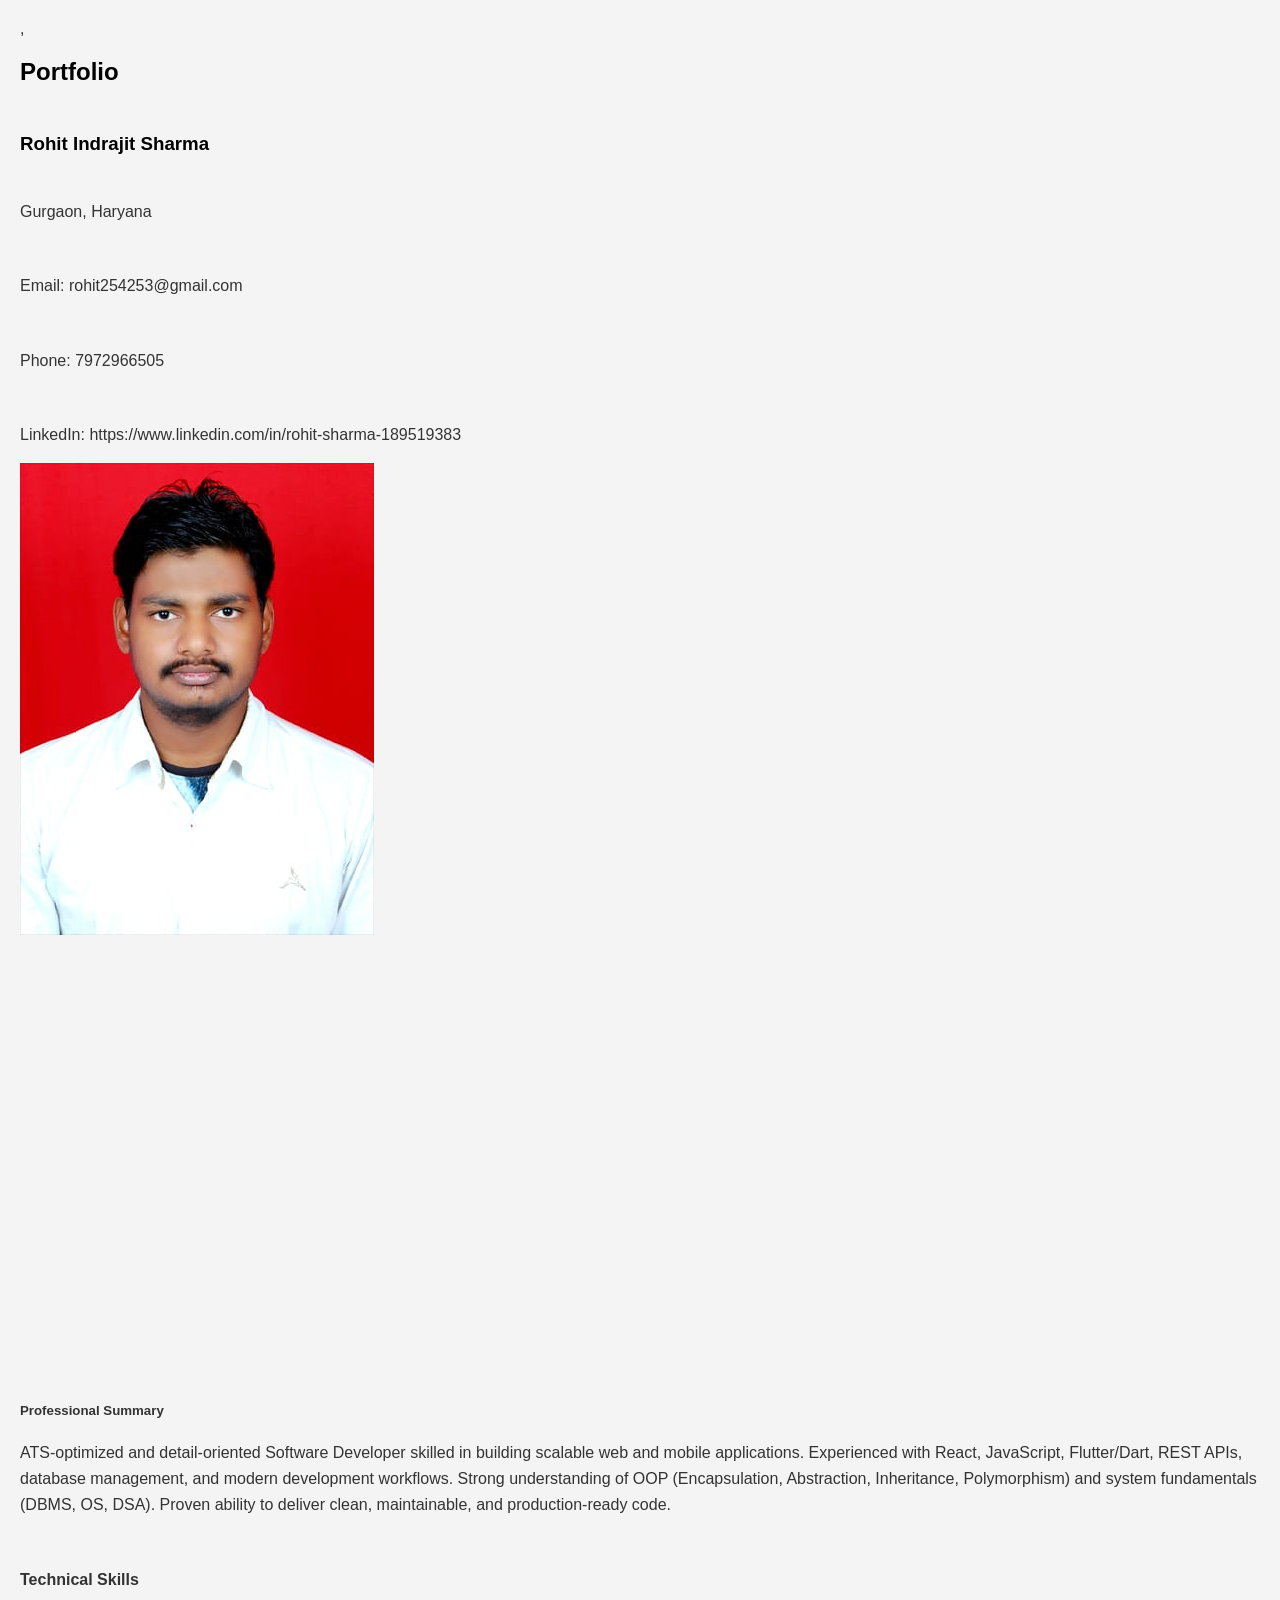
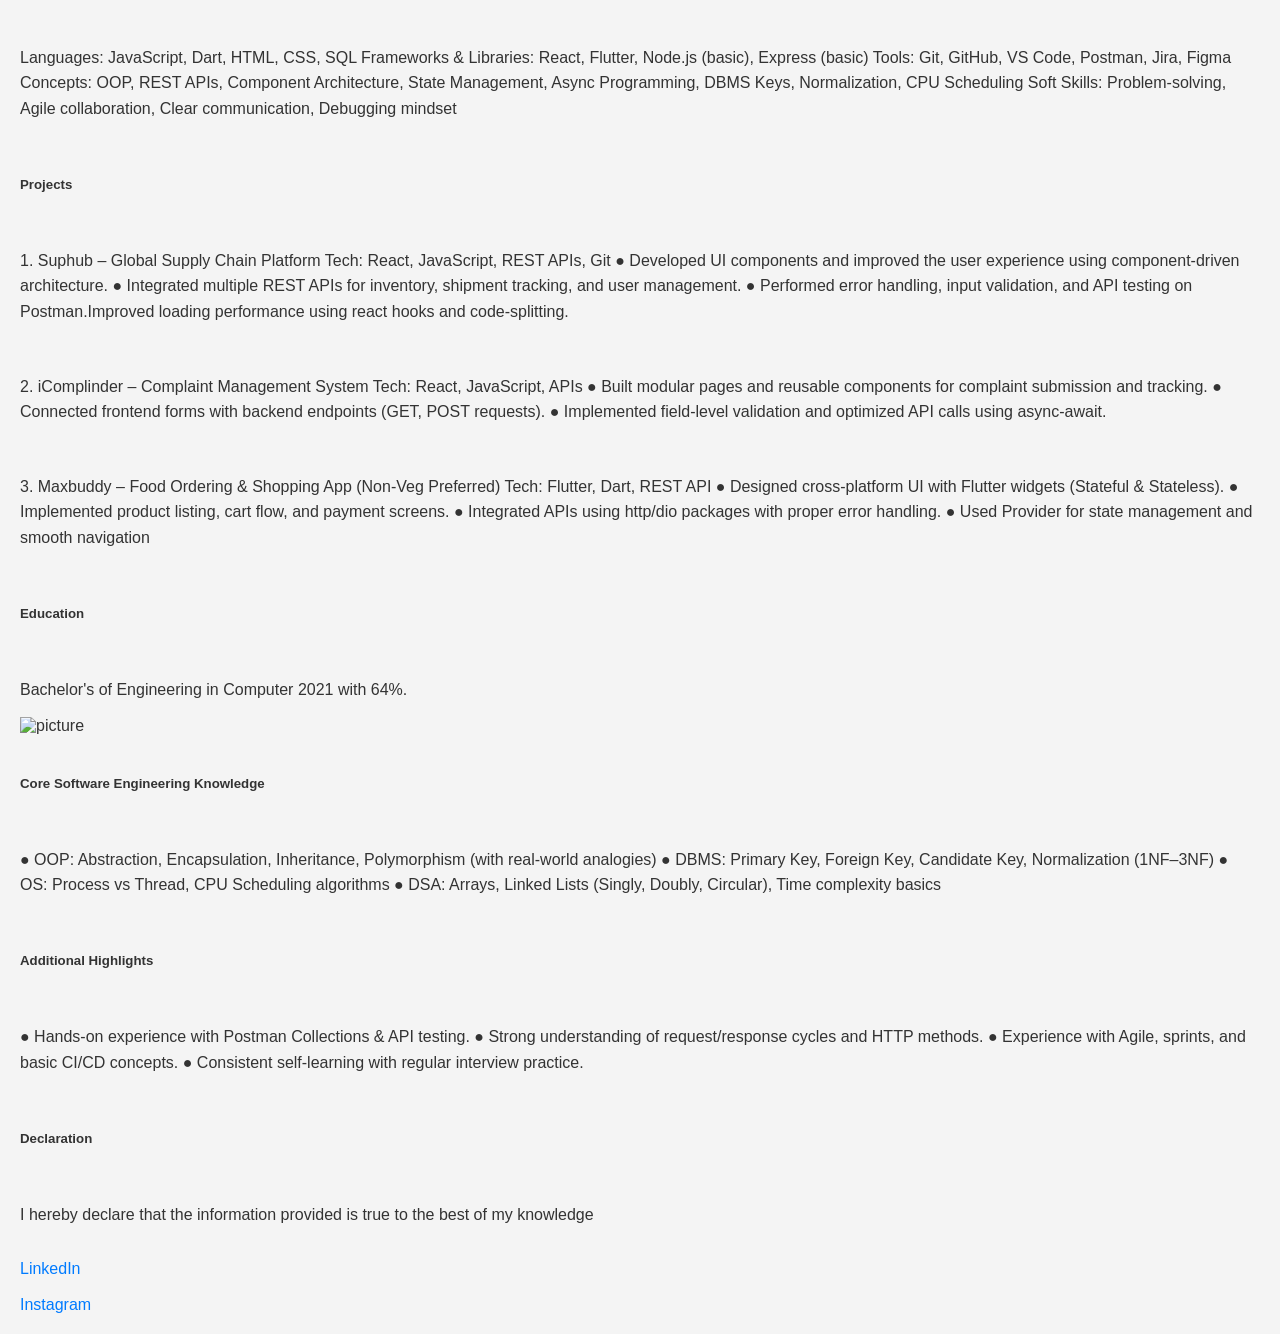
==== index.html @ f144a443 "Fix HTML structure and update portfolio content" ====
<!DOCTYPE html>
<html lang="en">

<head>
    <meta charset="UTF-8">
    <meta http-equiv="X-UA-Compatible" content="IE=edge">
    <meta name="viewport" content="width=device-width, initial-scale=1.0">
    <title>Document</title>
    <link rel="stylesheet" href="style.css">

</head> ,<div>

    <body style="margin: 0;">
        <div >
            <h2>Portfolio  </h2> <br>
            <h3>Rohit Indrajit Sharma </h3>
        </div>
        <br>
        <p>Gurgaon, Haryana</p>
        <br>
        <p> Email: rohit254253@gmail.com</p>
        <br>
        <p> Phone: 7972966505</p>
        <br>
        <p> LinkedIn: https://www.linkedin.com/in/rohit-sharma-189519383 </p>
        <div style="min-height: 100vh;"> <img src="rohit1.jpeg "
             alt="rohit" />
        </div>
        <br>
        <h5>Professional Summary</h5>
        <p>ATS‑optimized and detail‑oriented Software Developer skilled in building scalable web and
            mobile applications. Experienced with React, JavaScript, Flutter/Dart, REST APIs, database
            management, and modern development workflows. Strong understanding of OOP
            (Encapsulation, Abstraction, Inheritance, Polymorphism) and system fundamentals (DBMS, OS,
            DSA). Proven ability to deliver clean, maintainable, and production-ready code. </p>
        <br>
        <h4>Technical Skills </h4>
        <br>
        <p> Languages: JavaScript, Dart, HTML, CSS, SQL
            Frameworks & Libraries: React, Flutter, Node.js (basic), Express (basic)
            Tools: Git, GitHub, VS Code, Postman, Jira, Figma
            Concepts: OOP, REST APIs, Component Architecture, State Management, Async
            Programming, DBMS Keys, Normalization, CPU Scheduling
            Soft Skills: Problem-solving, Agile collaboration, Clear communication, Debugging mindset</p>
        <br>
        <h5> Projects
        </h5>
        <br>
        <p> 1. Suphub – Global Supply Chain Platform
            Tech: React, JavaScript, REST APIs, Git
            ● Developed UI components and improved the user experience using component-driven
            architecture.
            ● Integrated multiple REST APIs for inventory, shipment tracking, and user management.
            ● Performed error handling, input validation, and API testing on Postman.Improved loading performance using
            react hooks and code-splitting.</p>
        <br>
        <p>
            2. iComplinder – Complaint Management System
            Tech: React, JavaScript, APIs
            ● Built modular pages and reusable components for complaint submission and tracking.
            ● Connected frontend forms with backend endpoints (GET, POST requests).
            ● Implemented field-level validation and optimized API calls using async-await.
        </p>
        <br>
        <p> 3. Maxbuddy – Food Ordering & Shopping App (Non-Veg Preferred)
            Tech: Flutter, Dart, REST API
            ● Designed cross-platform UI with Flutter widgets (Stateful & Stateless).
            ● Implemented product listing, cart flow, and payment screens.
            ● Integrated APIs using http/dio packages with proper error handling.
            ● Used Provider for state management and smooth navigation</p><br>
        <h5>Education</h5> <br>
        <p> Bachelor's of Engineering in Computer 2021 with 64%.</p>
        <div style="min-height: 100;">
            <img src="C:\Users\mss2015\Documents\WebDevelopment\HTML Practice\dc.jpeg" alt="picture" />

        </div>
        <br>
        <!-- <div style="min-height: 50;">
            <img src="C:\Users\mss2015\Documents\WebDevelopment\HTML Practice\r3.jpeg" alt="Degree" />

        </div>
        <br> -->
        <h5>Core Software Engineering Knowledge</h5> <br>
        <p>
            ● OOP: Abstraction, Encapsulation, Inheritance, Polymorphism (with real-world analogies)
            ● DBMS: Primary Key, Foreign Key, Candidate Key, Normalization (1NF–3NF)
            ● OS: Process vs Thread, CPU Scheduling algorithms
            ● DSA: Arrays, Linked Lists (Singly, Doubly, Circular), Time complexity basics</p>
        <br>
        <h5>Additional Highlights</h5><br>
        <p>
            ● Hands-on experience with Postman Collections & API testing.
            ● Strong understanding of request/response cycles and HTTP methods.
            ● Experience with Agile, sprints, and basic CI/CD concepts.
            ● Consistent self-learning with regular interview practice.
        </p>
        <br>
        <h5>Declaration </h5> <br>
        <p> I hereby declare that the information provided is true to the best of my knowledge
        </p>
        <br>
        <a href=" https://www.linkedin.com/in/rohit-sharma-189519383"> LinkedIn</a>
        <br>
        <br>
        <a href="https://www.instagram.com/rohitsh_csbe?igsh=MTJoNnJ3NWgwYjV6Nw=="> Instagram</a>
        <br>
    </body>
</div>

</html>
---- style.css ----
/* --- Global Styles --- */
/* Apply a border-box model globally for easier layout calculations */
*, *::before, *::after {
    box-sizing: border-box;
  }
  
  /* Set default font and background color for the body */
  body {
    font-family: sans-serif;
    background-color: #f4f4f4;
    color: #333;
    margin: 0; /* Remove default browser margin */
    padding: 20px;
  }
  
  /* --- Typography --- */
  h1, h2, h3 {
    color: #000;
    margin-bottom: 10px;
  }
  
  p {
    line-height: 1.6;
    margin-bottom: 15px;
  }
  
  /* --- Links --- */
  a {
    color: #007bff;
    text-decoration: none;
  }
  
  a:hover {
    text-decoration: underline;
  }
  
  /* --- Layout Example (using a class) --- */
  .container {
    max-width: 900px;
    margin: 0 auto; /* Center the container on the page */
    padding: 20px;
    background-color: #fff;
    border-radius: 5px;
    box-shadow: 0 2px 4px rgba(0,0,0,0.1);
  }
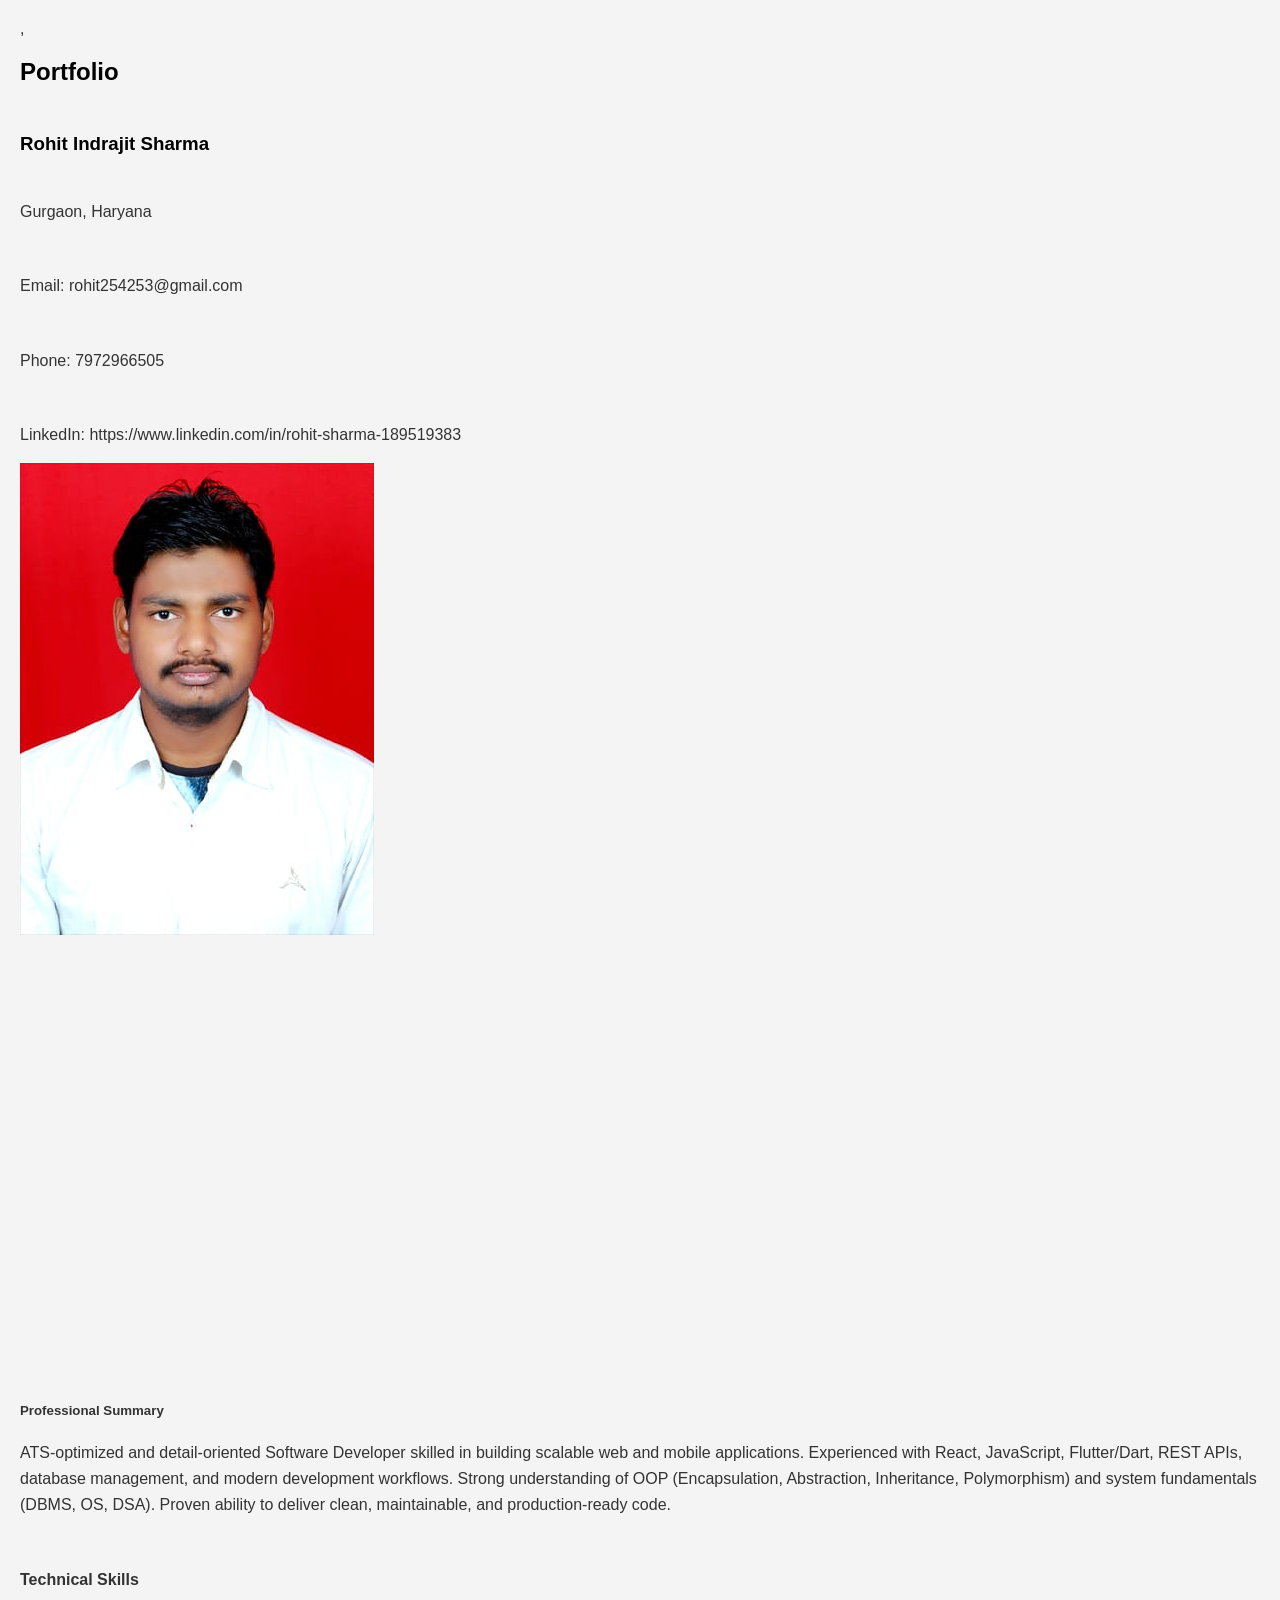
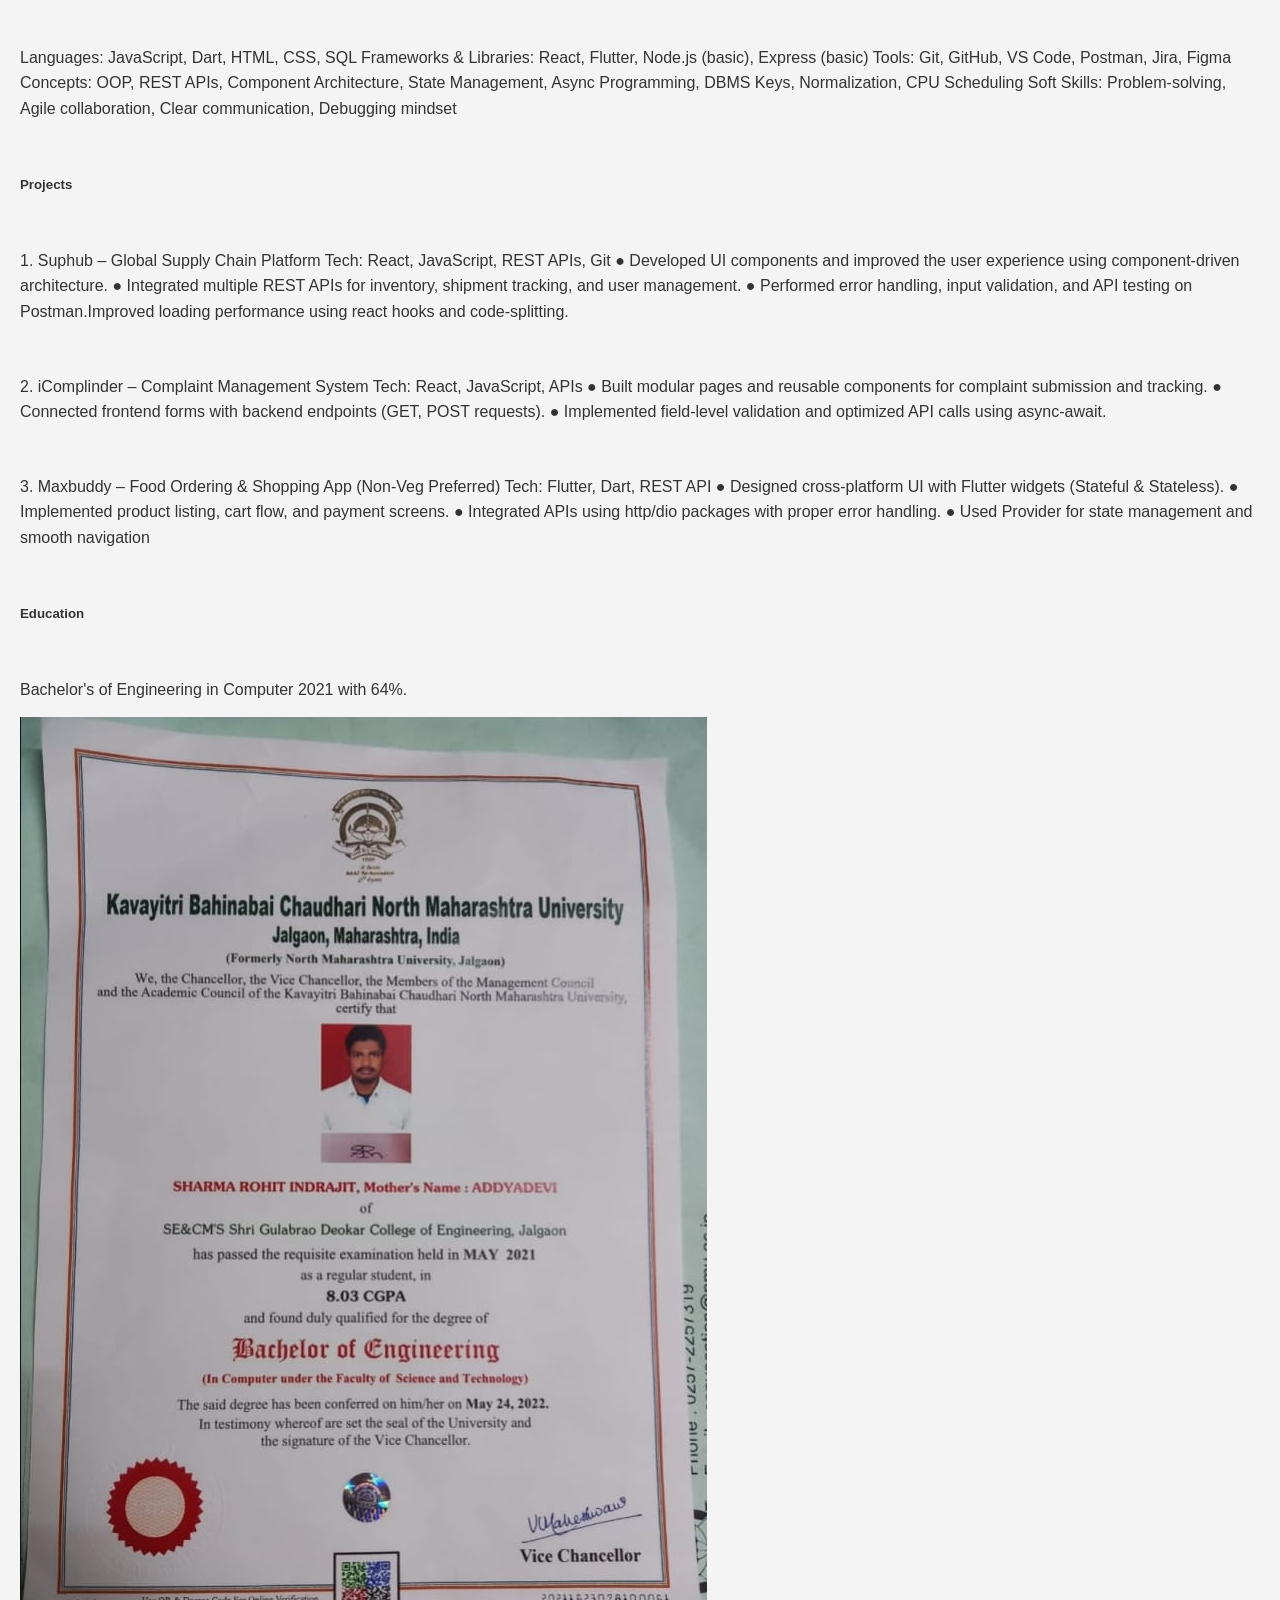
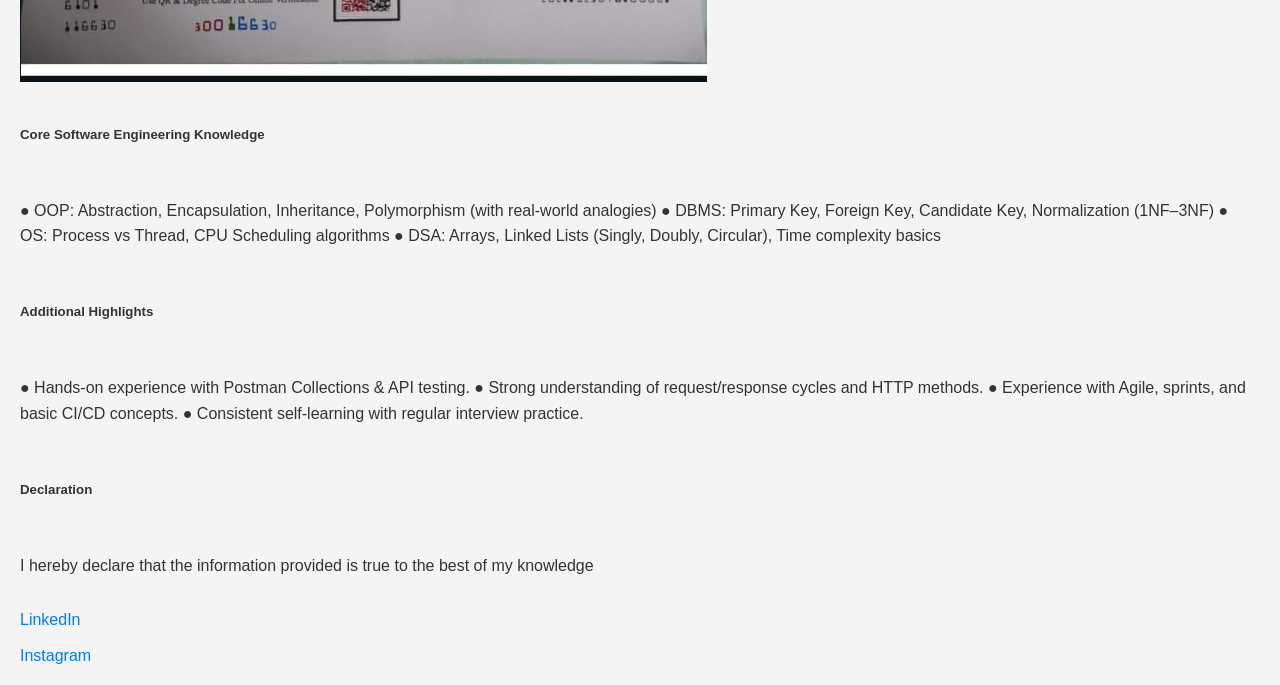
==== commit 17506275: "Fix HTML structure and clean up content" ====
--- a/index.html
+++ b/index.html
@@ -71,12 +71,12 @@
         <h5>Education</h5> <br>
         <p> Bachelor's of Engineering in Computer 2021 with 64%.</p>
         <div style="min-height: 100;">
-            <img src="C:\Users\mss2015\Documents\WebDevelopment\HTML Practice\dc.jpeg" alt="picture" />
+            <img src="dc.jpeg" alt="picture" />
 
         </div>
         <br>
         <!-- <div style="min-height: 50;">
-            <img src="C:\Users\mss2015\Documents\WebDevelopment\HTML Practice\r3.jpeg" alt="Degree" />
+            <img src="r3.jpeg" alt="Degree" />
 
         </div>
         <br> -->
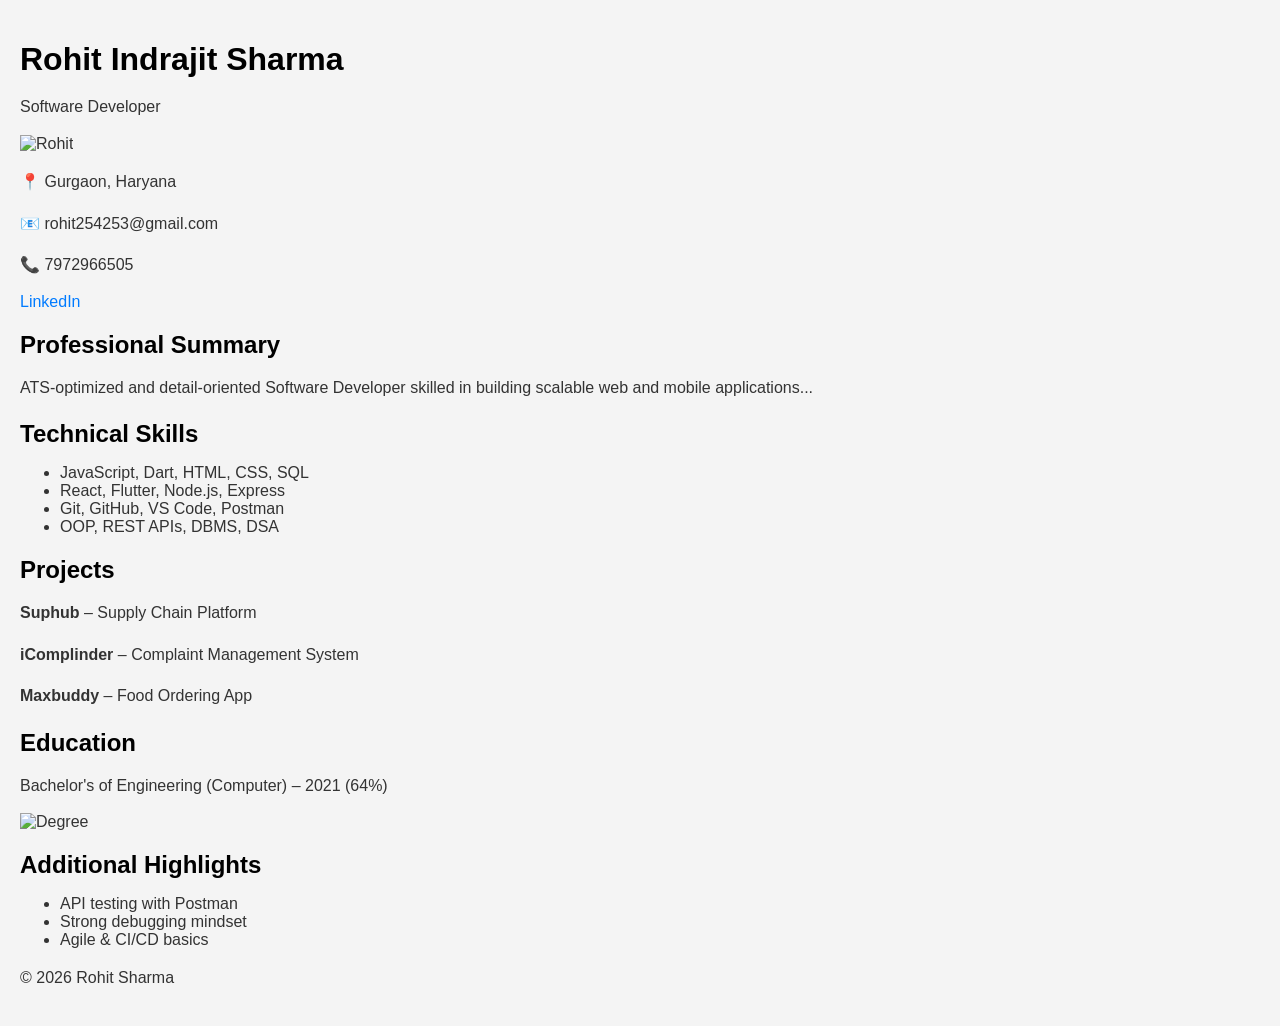
==== commit 7943412a: "Revise portfolio HTML structure and content Updated the portfolio layout and content for better pres" ====
--- a/index.html
+++ b/index.html
@@ -1,110 +1,71 @@
 <!DOCTYPE html>
 <html lang="en">
+<head>
+  <meta charset="UTF-8">
+  <meta name="viewport" content="width=device-width, initial-scale=1.0">
+  <title>Rohit Sharma Portfolio</title>
 
-<head>
-    <meta charset="UTF-8">
-    <meta http-equiv="X-UA-Compatible" content="IE=edge">
-    <meta name="viewport" content="width=device-width, initial-scale=1.0">
-    <title>Document</title>
-    <link rel="stylesheet" href="style.css">
+  <!-- Google Font -->
+  <link href="https://fonts.googleapis.com/css2?family=Poppins&display=swap" rel="stylesheet">
 
-</head> ,<div>
+  <link rel="stylesheet" href="style.css">
+</head>
 
-    <body style="margin: 0;">
-        <div >
-            <h2>Portfolio  </h2> <br>
-            <h3>Rohit Indrajit Sharma </h3>
-        </div>
-        <br>
-        <p>Gurgaon, Haryana</p>
-        <br>
-        <p> Email: rohit254253@gmail.com</p>
-        <br>
-        <p> Phone: 7972966505</p>
-        <br>
-        <p> LinkedIn: https://www.linkedin.com/in/rohit-sharma-189519383 </p>
-        <div style="min-height: 100vh;"> <img src="rohit1.jpeg "
-             alt="rohit" />
-        </div>
-        <br>
-        <h5>Professional Summary</h5>
-        <p>ATS‑optimized and detail‑oriented Software Developer skilled in building scalable web and
-            mobile applications. Experienced with React, JavaScript, Flutter/Dart, REST APIs, database
-            management, and modern development workflows. Strong understanding of OOP
-            (Encapsulation, Abstraction, Inheritance, Polymorphism) and system fundamentals (DBMS, OS,
-            DSA). Proven ability to deliver clean, maintainable, and production-ready code. </p>
-        <br>
-        <h4>Technical Skills </h4>
-        <br>
-        <p> Languages: JavaScript, Dart, HTML, CSS, SQL
-            Frameworks & Libraries: React, Flutter, Node.js (basic), Express (basic)
-            Tools: Git, GitHub, VS Code, Postman, Jira, Figma
-            Concepts: OOP, REST APIs, Component Architecture, State Management, Async
-            Programming, DBMS Keys, Normalization, CPU Scheduling
-            Soft Skills: Problem-solving, Agile collaboration, Clear communication, Debugging mindset</p>
-        <br>
-        <h5> Projects
-        </h5>
-        <br>
-        <p> 1. Suphub – Global Supply Chain Platform
-            Tech: React, JavaScript, REST APIs, Git
-            ● Developed UI components and improved the user experience using component-driven
-            architecture.
-            ● Integrated multiple REST APIs for inventory, shipment tracking, and user management.
-            ● Performed error handling, input validation, and API testing on Postman.Improved loading performance using
-            react hooks and code-splitting.</p>
-        <br>
-        <p>
-            2. iComplinder – Complaint Management System
-            Tech: React, JavaScript, APIs
-            ● Built modular pages and reusable components for complaint submission and tracking.
-            ● Connected frontend forms with backend endpoints (GET, POST requests).
-            ● Implemented field-level validation and optimized API calls using async-await.
-        </p>
-        <br>
-        <p> 3. Maxbuddy – Food Ordering & Shopping App (Non-Veg Preferred)
-            Tech: Flutter, Dart, REST API
-            ● Designed cross-platform UI with Flutter widgets (Stateful & Stateless).
-            ● Implemented product listing, cart flow, and payment screens.
-            ● Integrated APIs using http/dio packages with proper error handling.
-            ● Used Provider for state management and smooth navigation</p><br>
-        <h5>Education</h5> <br>
-        <p> Bachelor's of Engineering in Computer 2021 with 64%.</p>
-        <div style="min-height: 100;">
-            <img src="dc.jpeg" alt="picture" />
+<body>
 
-        </div>
-        <br>
-        <!-- <div style="min-height: 50;">
-            <img src="r3.jpeg" alt="Degree" />
+<header>
+  <h1>Rohit Indrajit Sharma</h1>
+  <p>Software Developer</p>
+</header>
 
-        </div>
-        <br> -->
-        <h5>Core Software Engineering Knowledge</h5> <br>
-        <p>
-            ● OOP: Abstraction, Encapsulation, Inheritance, Polymorphism (with real-world analogies)
-            ● DBMS: Primary Key, Foreign Key, Candidate Key, Normalization (1NF–3NF)
-            ● OS: Process vs Thread, CPU Scheduling algorithms
-            ● DSA: Arrays, Linked Lists (Singly, Doubly, Circular), Time complexity basics</p>
-        <br>
-        <h5>Additional Highlights</h5><br>
-        <p>
-            ● Hands-on experience with Postman Collections & API testing.
-            ● Strong understanding of request/response cycles and HTTP methods.
-            ● Experience with Agile, sprints, and basic CI/CD concepts.
-            ● Consistent self-learning with regular interview practice.
-        </p>
-        <br>
-        <h5>Declaration </h5> <br>
-        <p> I hereby declare that the information provided is true to the best of my knowledge
-        </p>
-        <br>
-        <a href=" https://www.linkedin.com/in/rohit-sharma-189519383"> LinkedIn</a>
-        <br>
-        <br>
-        <a href="https://www.instagram.com/rohitsh_csbe?igsh=MTJoNnJ3NWgwYjV6Nw=="> Instagram</a>
-        <br>
-    </body>
-</div>
+<section class="profile">
+  <img src="C:\Users\mss2015\Documents\WebDevelopment\HTML Practice\rohit1.jpeg" alt="Rohit">
+  <p>📍 Gurgaon, Haryana</p>
+  <p>📧 rohit254253@gmail.com</p>
+  <p>📞 7972966505</p>
+  <a href="https://www.linkedin.com/in/rohit-sharma-189519383" target="_blank">LinkedIn</a>
+</section>
 
+<section class="card">
+  <h2>Professional Summary</h2>
+  <p>ATS-optimized and detail-oriented Software Developer skilled in building scalable web and mobile applications...</p>
+</section>
+
+<section class="card">
+  <h2>Technical Skills</h2>
+  <ul>
+    <li>JavaScript, Dart, HTML, CSS, SQL</li>
+    <li>React, Flutter, Node.js, Express</li>
+    <li>Git, GitHub, VS Code, Postman</li>
+    <li>OOP, REST APIs, DBMS, DSA</li>
+  </ul>
+</section>
+
+<section class="card">
+  <h2>Projects</h2>
+  <p><b>Suphub</b> – Supply Chain Platform</p>
+  <p><b>iComplinder</b> – Complaint Management System</p>
+  <p><b>Maxbuddy</b> – Food Ordering App</p>
+</section>
+
+<section class="card">
+  <h2>Education</h2>
+  <p>Bachelor's of Engineering (Computer) – 2021 (64%)</p>
+  <img src="C:\Users\mss2015\Documents\WebDevelopment\HTML Practice\dc.jpeg" alt="Degree">
+</section>
+
+<section class="card">
+  <h2>Additional Highlights</h2>
+  <ul>
+    <li>API testing with Postman</li>
+    <li>Strong debugging mindset</li>
+    <li>Agile & CI/CD basics</li>
+  </ul>
+</section>
+
+<footer>
+  <p>© 2026 Rohit Sharma</p>
+</footer>
+
+</body>
 </html>
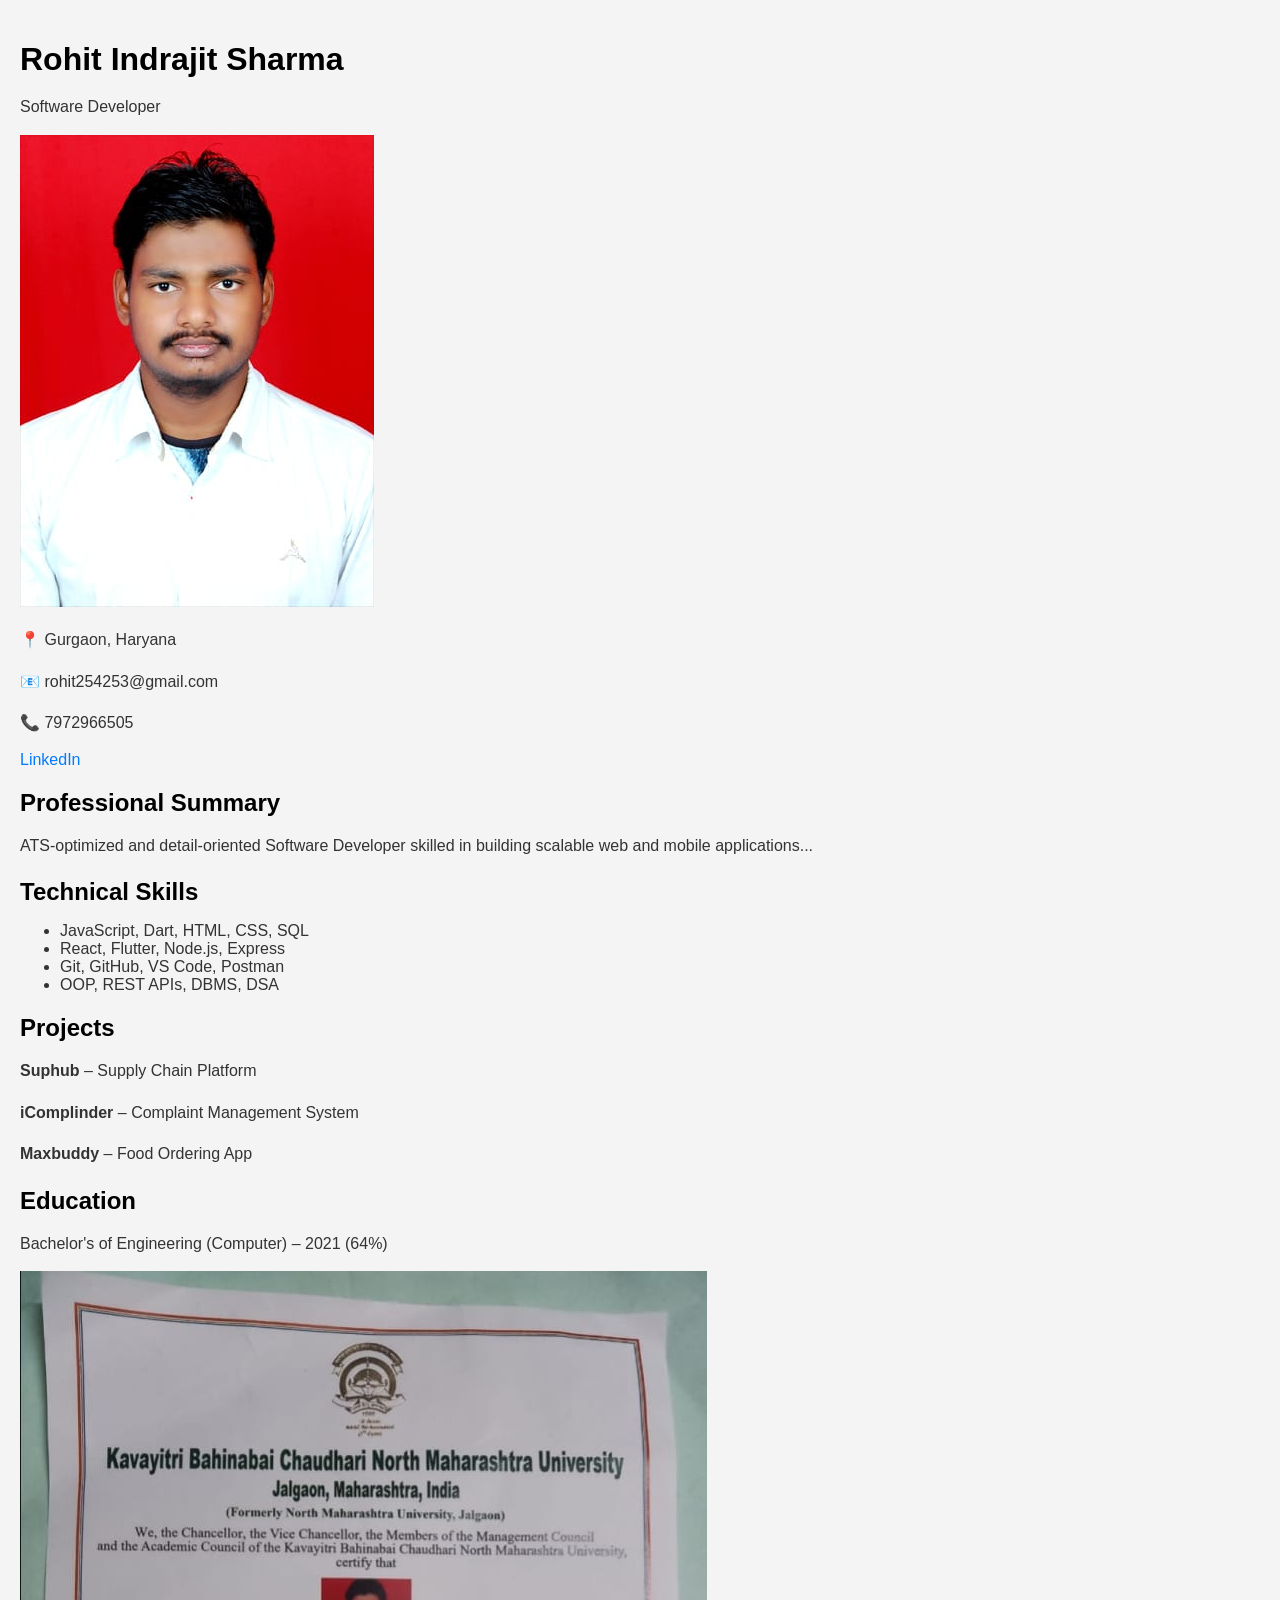
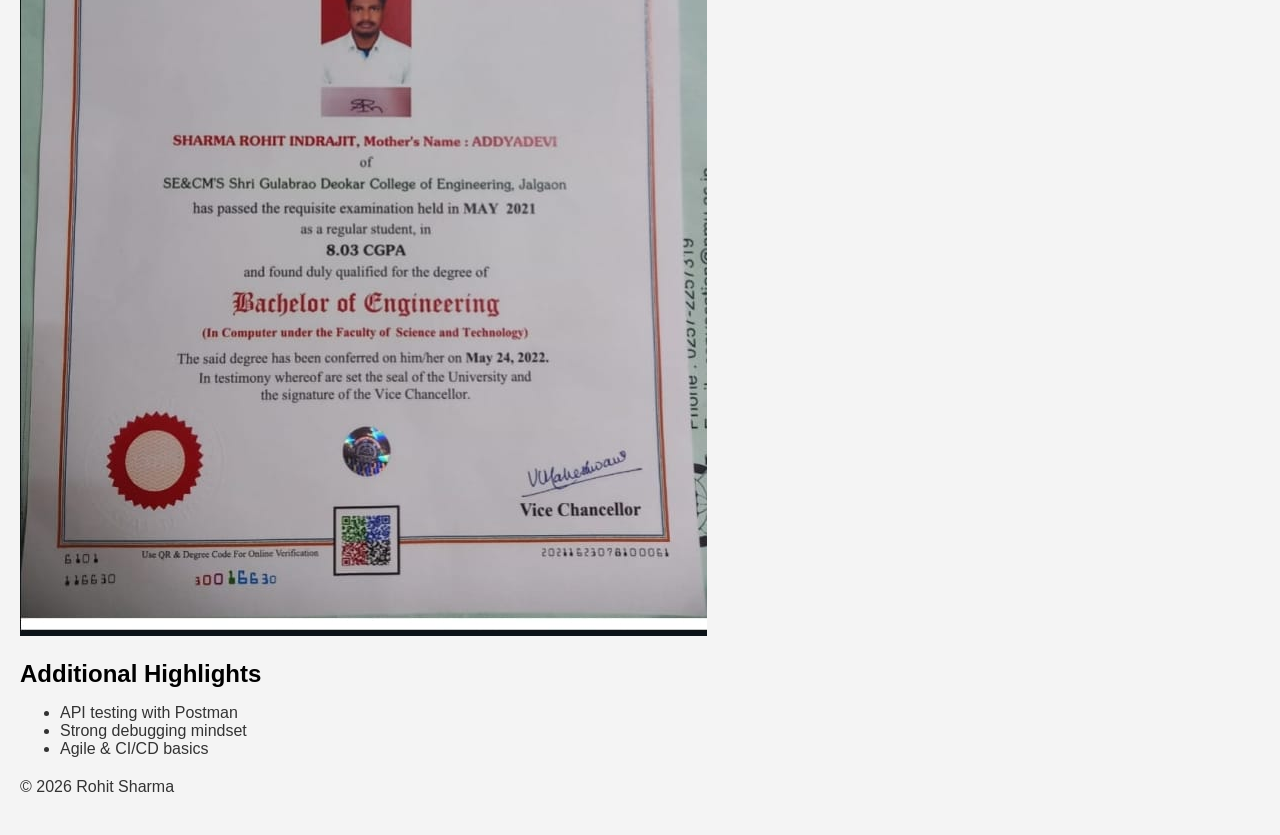
==== commit f6cd8a41: "Update image paths in index.html" ====
--- a/index.html
+++ b/index.html
@@ -19,7 +19,7 @@
 </header>
 
 <section class="profile">
-  <img src="C:\Users\mss2015\Documents\WebDevelopment\HTML Practice\rohit1.jpeg" alt="Rohit">
+  <img src="rohit1.jpeg" alt="Rohit">
   <p>📍 Gurgaon, Haryana</p>
   <p>📧 rohit254253@gmail.com</p>
   <p>📞 7972966505</p>
@@ -51,7 +51,7 @@
 <section class="card">
   <h2>Education</h2>
   <p>Bachelor's of Engineering (Computer) – 2021 (64%)</p>
-  <img src="C:\Users\mss2015\Documents\WebDevelopment\HTML Practice\dc.jpeg" alt="Degree">
+  <img src="dc.jpeg" alt="Degree">
 </section>
 
 <section class="card">
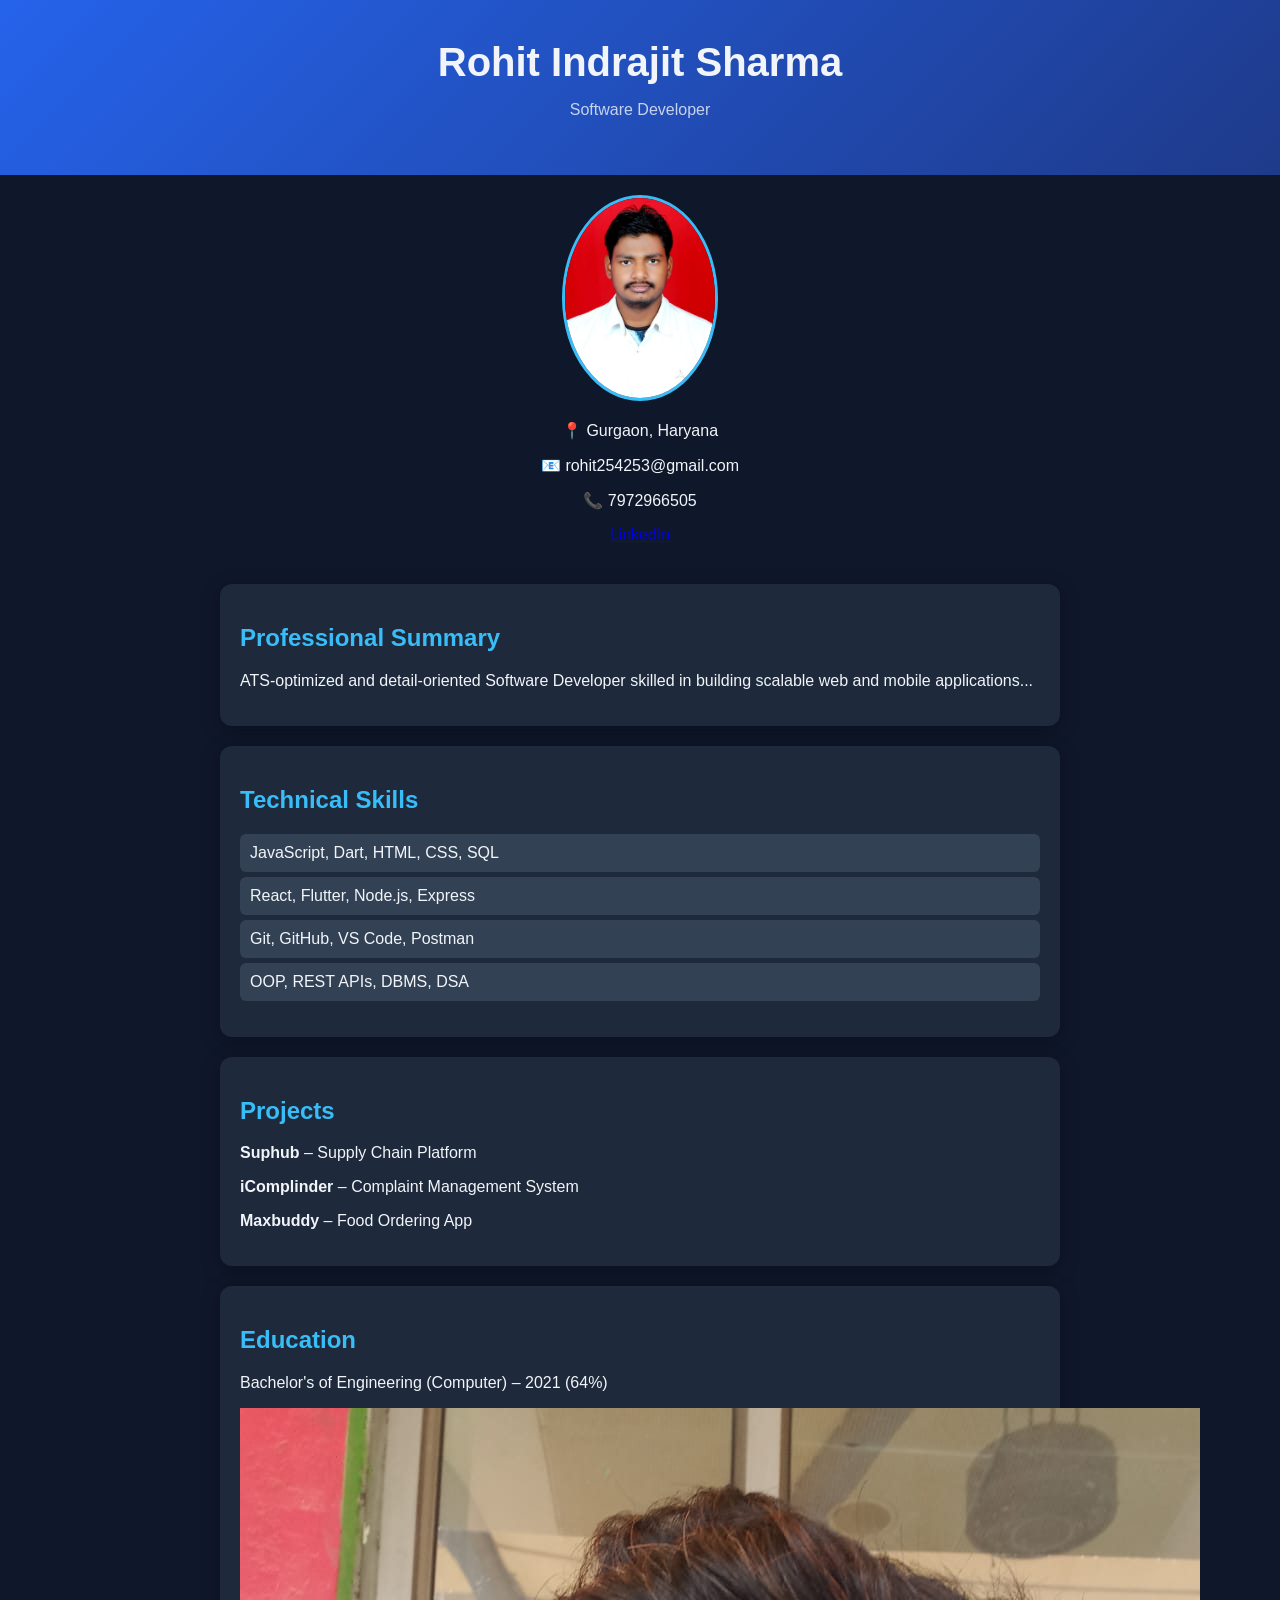
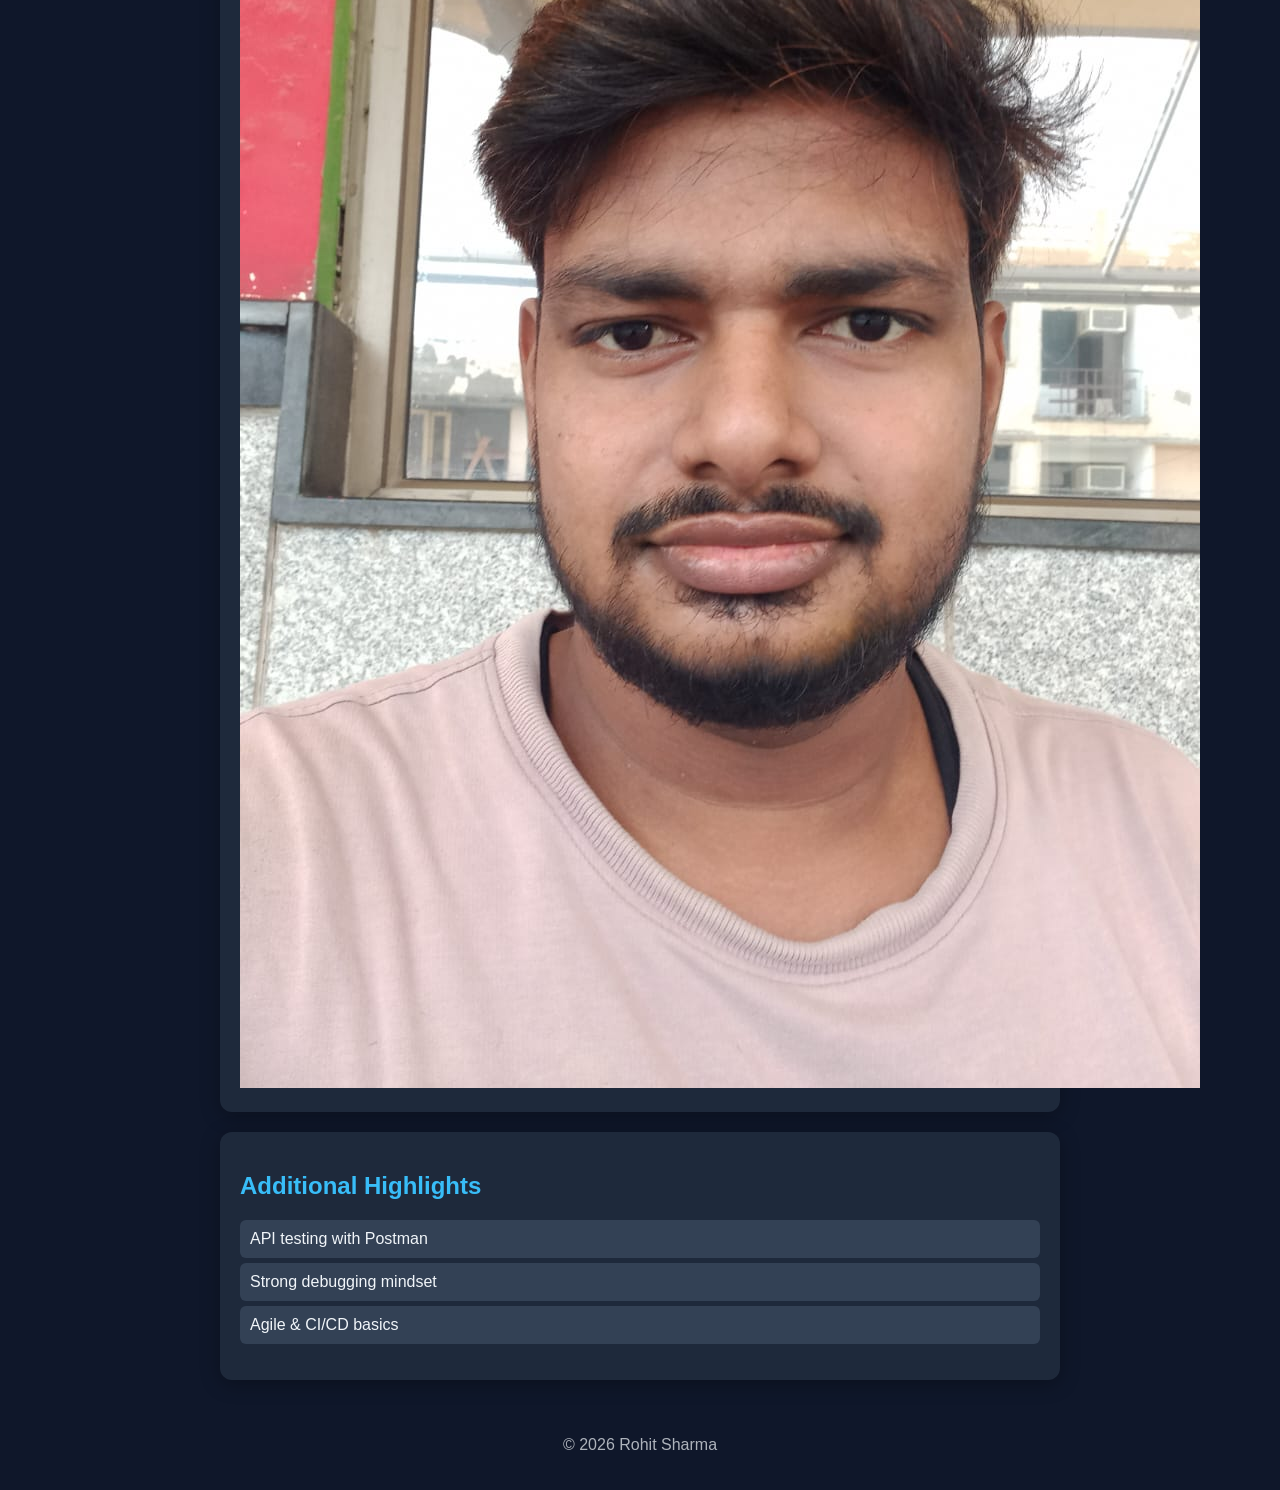
==== commit f43a462e: "Fix HTML formatting and update image source" ====
--- a/index.html
+++ b/index.html
@@ -51,7 +51,7 @@
 <section class="card">
   <h2>Education</h2>
   <p>Bachelor's of Engineering (Computer) – 2021 (64%)</p>
-  <img src="dc.jpeg" alt="Degree">
+  <img src="r1.jpeg" alt="Degree">
 </section>
 
 <section class="card">
--- a/style.css
+++ b/style.css
@@ -1,46 +1,74 @@
-/* --- Global Styles --- */
-/* Apply a border-box model globally for easier layout calculations */
-*, *::before, *::after {
-    box-sizing: border-box;
-  }
-  
-  /* Set default font and background color for the body */
-  body {
-    font-family: sans-serif;
-    background-color: #f4f4f4;
-    color: #333;
-    margin: 0; /* Remove default browser margin */
-    padding: 20px;
-  }
-  
-  /* --- Typography --- */
-  h1, h2, h3 {
-    color: #000;
-    margin-bottom: 10px;
-  }
-  
-  p {
-    line-height: 1.6;
-    margin-bottom: 15px;
-  }
-  
-  /* --- Links --- */
-  a {
-    color: #007bff;
-    text-decoration: none;
-  }
-  
-  a:hover {
-    text-decoration: underline;
-  }
-  
-  /* --- Layout Example (using a class) --- */
-  .container {
-    max-width: 900px;
-    margin: 0 auto; /* Center the container on the page */
-    padding: 20px;
-    background-color: #fff;
-    border-radius: 5px;
-    box-shadow: 0 2px 4px rgba(0,0,0,0.1);
-  }
-  +body {
+  margin: 0;
+  font-family: 'Poppins', sans-serif;
+  background: #0f172a;
+  color: #f1f5f9;
+}
+
+/* Header */
+header {
+  text-align: center;
+  padding: 40px;
+  background: linear-gradient(135deg, #2563eb, #1e3a8a);
+}
+
+header h1 {
+  margin: 0;
+  font-size: 2.5rem;
+}
+
+header p {
+  opacity: 0.8;
+}
+
+/* Profile */
+.profile {
+  text-align: center;
+  padding: 20px;
+}
+
+.profile img {
+  width: 150px;
+  border-radius: 50%;
+  border: 3px solid #38bdf8;
+}
+
+/* Cards */
+.card {
+  background: #1e293b;
+  margin: 20px auto;
+  padding: 20px;
+  width: 90%;
+  max-width: 800px;
+  border-radius: 12px;
+  box-shadow: 0 4px 20px rgba(0,0,0,0.3);
+  transition: 0.3s;
+}
+
+.card:hover {
+  transform: translateY(-5px);
+}
+
+h2 {
+  color: #38bdf8;
+}
+
+/* List */
+ul {
+  list-style: none;
+  padding: 0;
+}
+
+ul li {
+  background: #334155;
+  margin: 5px 0;
+  padding: 10px;
+  border-radius: 6px;
+}
+
+/* Footer */
+footer {
+  text-align: center;
+  padding: 20px;
+  opacity: 0.7;
+}
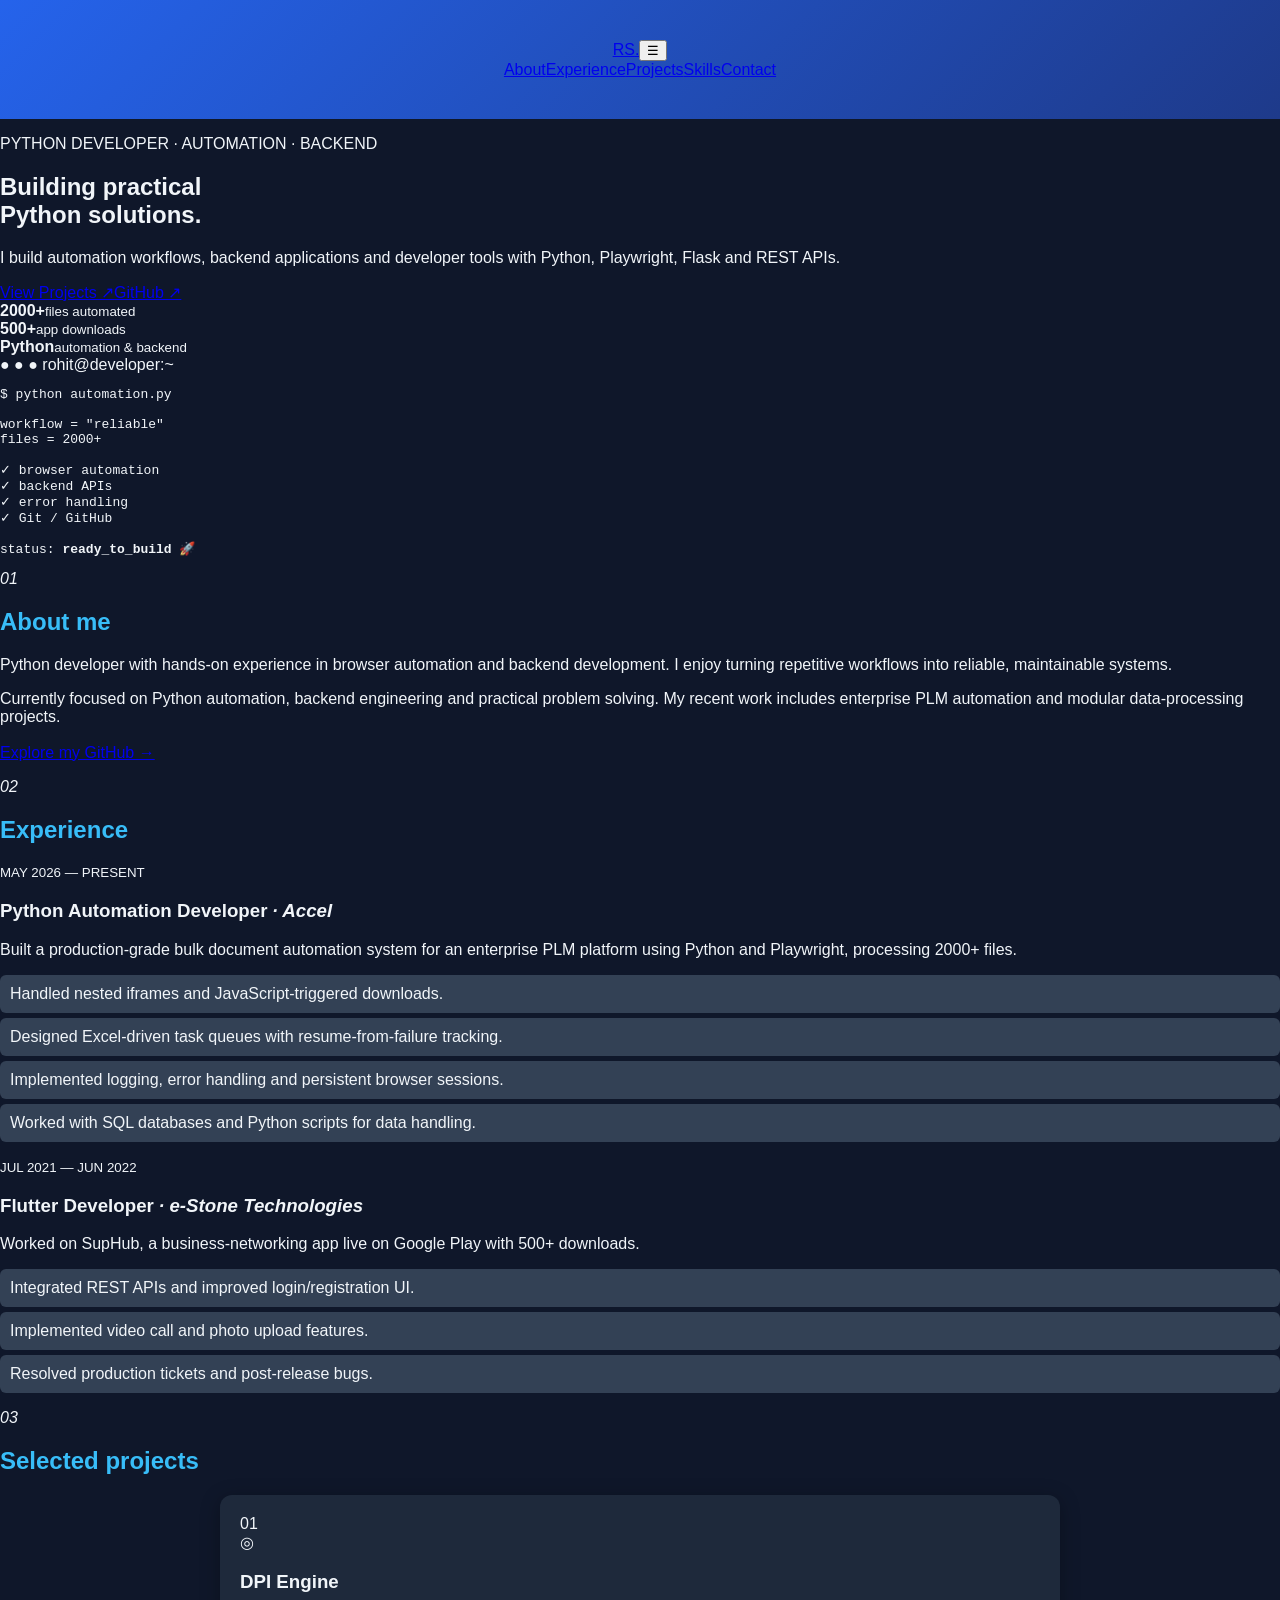
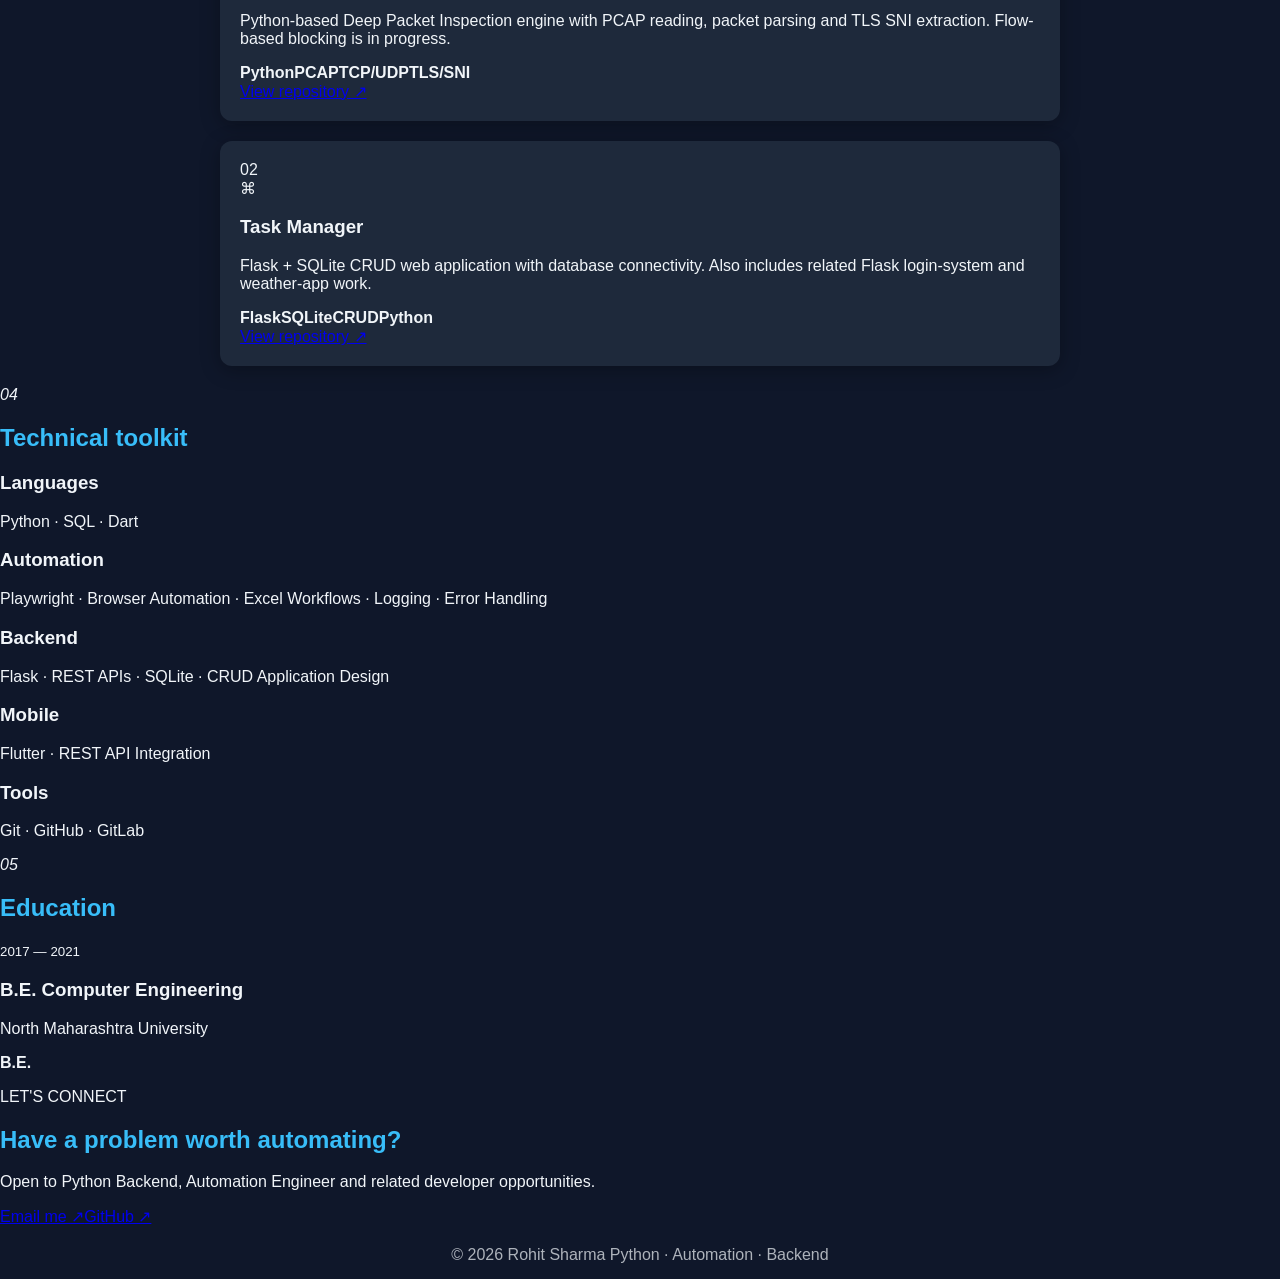
==== commit e399349b: "Revamp portfolio to highlight Python development skills Updated the portfolio from a Software Develo" ====
--- a/index.html
+++ b/index.html
@@ -1,71 +1,11 @@
-<!DOCTYPE html>
-<html lang="en">
-<head>
-  <meta charset="UTF-8">
-  <meta name="viewport" content="width=device-width, initial-scale=1.0">
-  <title>Rohit Sharma Portfolio</title>
+<!doctype html><html lang="en"><head><meta charset="utf-8"><meta name="viewport" content="width=device-width,initial-scale=1"><meta name="description" content="Rohit Sharma — Python Developer, Automation & Backend Engineer"><title>Rohit Sharma | Python Developer</title><link rel="preconnect" href="https://fonts.googleapis.com"><link rel="preconnect" href="https://fonts.gstatic.com" crossorigin><link href="https://fonts.googleapis.com/css2?family=Inter:wght@400;500;600;700;800&family=Space+Grotesk:wght@500;600;700&display=swap" rel="stylesheet"><link rel="stylesheet" href="style.css"></head><body><header class="nav"><a class="brand" href="#home">RS<span>.</span></a><button class="menu">☰</button><nav id="nav"><a href="#about">About</a><a href="#experience">Experience</a><a href="#projects">Projects</a><a href="#skills">Skills</a><a href="#contact">Contact</a></nav></header><main><section id="home" class="hero"><div><p class="eyebrow">PYTHON DEVELOPER · AUTOMATION · BACKEND</p><h1>Building practical<br><span>Python solutions.</span></h1><p class="lead">I build automation workflows, backend applications and developer tools with Python, Playwright, Flask and REST APIs.</p><div class="cta"><a class="btn primary" href="#projects">View Projects ↗</a><a class="btn ghost" href="https://github.com/rohit254253-max" target="_blank">GitHub ↗</a></div><div class="stats"><div><b>2000+</b><small>files automated</small></div><div><b>500+</b><small>app downloads</small></div><div><b>Python</b><small>automation & backend</small></div></div></div><div class="terminal"><div class="dots">● ● ● <span>rohit@developer:~</span></div><pre>$ python automation.py
 
-  <!-- Google Font -->
-  <link href="https://fonts.googleapis.com/css2?family=Poppins&display=swap" rel="stylesheet">
+<span>workflow</span> = "reliable"
+<span>files</span> = 2000+
 
-  <link rel="stylesheet" href="style.css">
-</head>
+✓ browser automation
+✓ backend APIs
+✓ error handling
+✓ Git / GitHub
 
-<body>
-
-<header>
-  <h1>Rohit Indrajit Sharma</h1>
-  <p>Software Developer</p>
-</header>
-
-<section class="profile">
-  <img src="rohit1.jpeg" alt="Rohit">
-  <p>📍 Gurgaon, Haryana</p>
-  <p>📧 rohit254253@gmail.com</p>
-  <p>📞 7972966505</p>
-  <a href="https://www.linkedin.com/in/rohit-sharma-189519383" target="_blank">LinkedIn</a>
-</section>
-
-<section class="card">
-  <h2>Professional Summary</h2>
-  <p>ATS-optimized and detail-oriented Software Developer skilled in building scalable web and mobile applications...</p>
-</section>
-
-<section class="card">
-  <h2>Technical Skills</h2>
-  <ul>
-    <li>JavaScript, Dart, HTML, CSS, SQL</li>
-    <li>React, Flutter, Node.js, Express</li>
-    <li>Git, GitHub, VS Code, Postman</li>
-    <li>OOP, REST APIs, DBMS, DSA</li>
-  </ul>
-</section>
-
-<section class="card">
-  <h2>Projects</h2>
-  <p><b>Suphub</b> – Supply Chain Platform</p>
-  <p><b>iComplinder</b> – Complaint Management System</p>
-  <p><b>Maxbuddy</b> – Food Ordering App</p>
-</section>
-
-<section class="card">
-  <h2>Education</h2>
-  <p>Bachelor's of Engineering (Computer) – 2021 (64%)</p>
-  <img src="r1.jpeg" alt="Degree">
-</section>
-
-<section class="card">
-  <h2>Additional Highlights</h2>
-  <ul>
-    <li>API testing with Postman</li>
-    <li>Strong debugging mindset</li>
-    <li>Agile & CI/CD basics</li>
-  </ul>
-</section>
-
-<footer>
-  <p>© 2026 Rohit Sharma</p>
-</footer>
-
-</body>
-</html>
+status: <strong>ready_to_build</strong> 🚀</pre></div></section><section id="about" class="section"><div class="head"><i>01</i><h2>About me</h2></div><div class="two"><p class="big">Python developer with hands-on experience in browser automation and backend development. I enjoy turning repetitive workflows into reliable, maintainable systems.</p><p class="muted">Currently focused on Python automation, backend engineering and practical problem solving. My recent work includes enterprise PLM automation and modular data-processing projects.<br><br><a href="https://github.com/rohit254253-max" target="_blank">Explore my GitHub →</a></p></div></section><section id="experience" class="section"><div class="head"><i>02</i><h2>Experience</h2></div><div class="timeline"><article><small>MAY 2026 — PRESENT</small><div><h3>Python Automation Developer <em>· Accel</em></h3><p>Built a production-grade bulk document automation system for an enterprise PLM platform using Python and Playwright, processing 2000+ files.</p><ul><li>Handled nested iframes and JavaScript-triggered downloads.</li><li>Designed Excel-driven task queues with resume-from-failure tracking.</li><li>Implemented logging, error handling and persistent browser sessions.</li><li>Worked with SQL databases and Python scripts for data handling.</li></ul></div></article><article><small>JUL 2021 — JUN 2022</small><div><h3>Flutter Developer <em>· e-Stone Technologies</em></h3><p>Worked on SupHub, a business-networking app live on Google Play with 500+ downloads.</p><ul><li>Integrated REST APIs and improved login/registration UI.</li><li>Implemented video call and photo upload features.</li><li>Resolved production tickets and post-release bugs.</li></ul></div></article></div></section><section id="projects" class="section"><div class="head"><i>03</i><h2>Selected projects</h2></div><div class="cards"><article class="card featured"><label>01</label><div class="icon">◎</div><h3>DPI Engine</h3><p>Python-based Deep Packet Inspection engine with PCAP reading, packet parsing and TLS SNI extraction. Flow-based blocking is in progress.</p><div class="tags"><b>Python</b><b>PCAP</b><b>TCP/UDP</b><b>TLS/SNI</b></div><a href="https://github.com/rohit254253-max/dpi-engine" target="_blank">View repository ↗</a></article><article class="card"><label>02</label><div class="icon">⌘</div><h3>Task Manager</h3><p>Flask + SQLite CRUD web application with database connectivity. Also includes related Flask login-system and weather-app work.</p><div class="tags"><b>Flask</b><b>SQLite</b><b>CRUD</b><b>Python</b></div><a href="https://github.com/rohit254253-max/crud-task-manager" target="_blank">View repository ↗</a></article></div></section><section id="skills" class="section"><div class="head"><i>04</i><h2>Technical toolkit</h2></div><div class="skills"><div><h3>Languages</h3><p>Python · SQL · Dart</p></div><div><h3>Automation</h3><p>Playwright · Browser Automation · Excel Workflows · Logging · Error Handling</p></div><div><h3>Backend</h3><p>Flask · REST APIs · SQLite · CRUD Application Design</p></div><div><h3>Mobile</h3><p>Flutter · REST API Integration</p></div><div><h3>Tools</h3><p>Git · GitHub · GitLab</p></div></div></section><section class="section"><div class="head"><i>05</i><h2>Education</h2></div><div class="edu"><div><small>2017 — 2021</small><h3>B.E. Computer Engineering</h3><p>North Maharashtra University</p></div><strong>B.E.</strong></div></section><section id="contact" class="contact"><p class="eyebrow">LET'S CONNECT</p><h2>Have a problem worth automating?</h2><p>Open to Python Backend, Automation Engineer and related developer opportunities.</p><div class="cta"><a class="btn primary" href="mailto:rohit254253@gmail.com">Email me ↗</a><a class="btn ghost" href="https://github.com/rohit254253-max" target="_blank">GitHub ↗</a></div></section></main><footer>© 2026 Rohit Sharma <span>Python · Automation · Backend</span></footer><script>document.querySelector('.menu').onclick=()=>document.querySelector('#nav').classList.toggle('open');document.querySelectorAll('#nav a').forEach(a=>a.onclick=()=>document.querySelector('#nav').classList.remove('open'));</script></body></html>
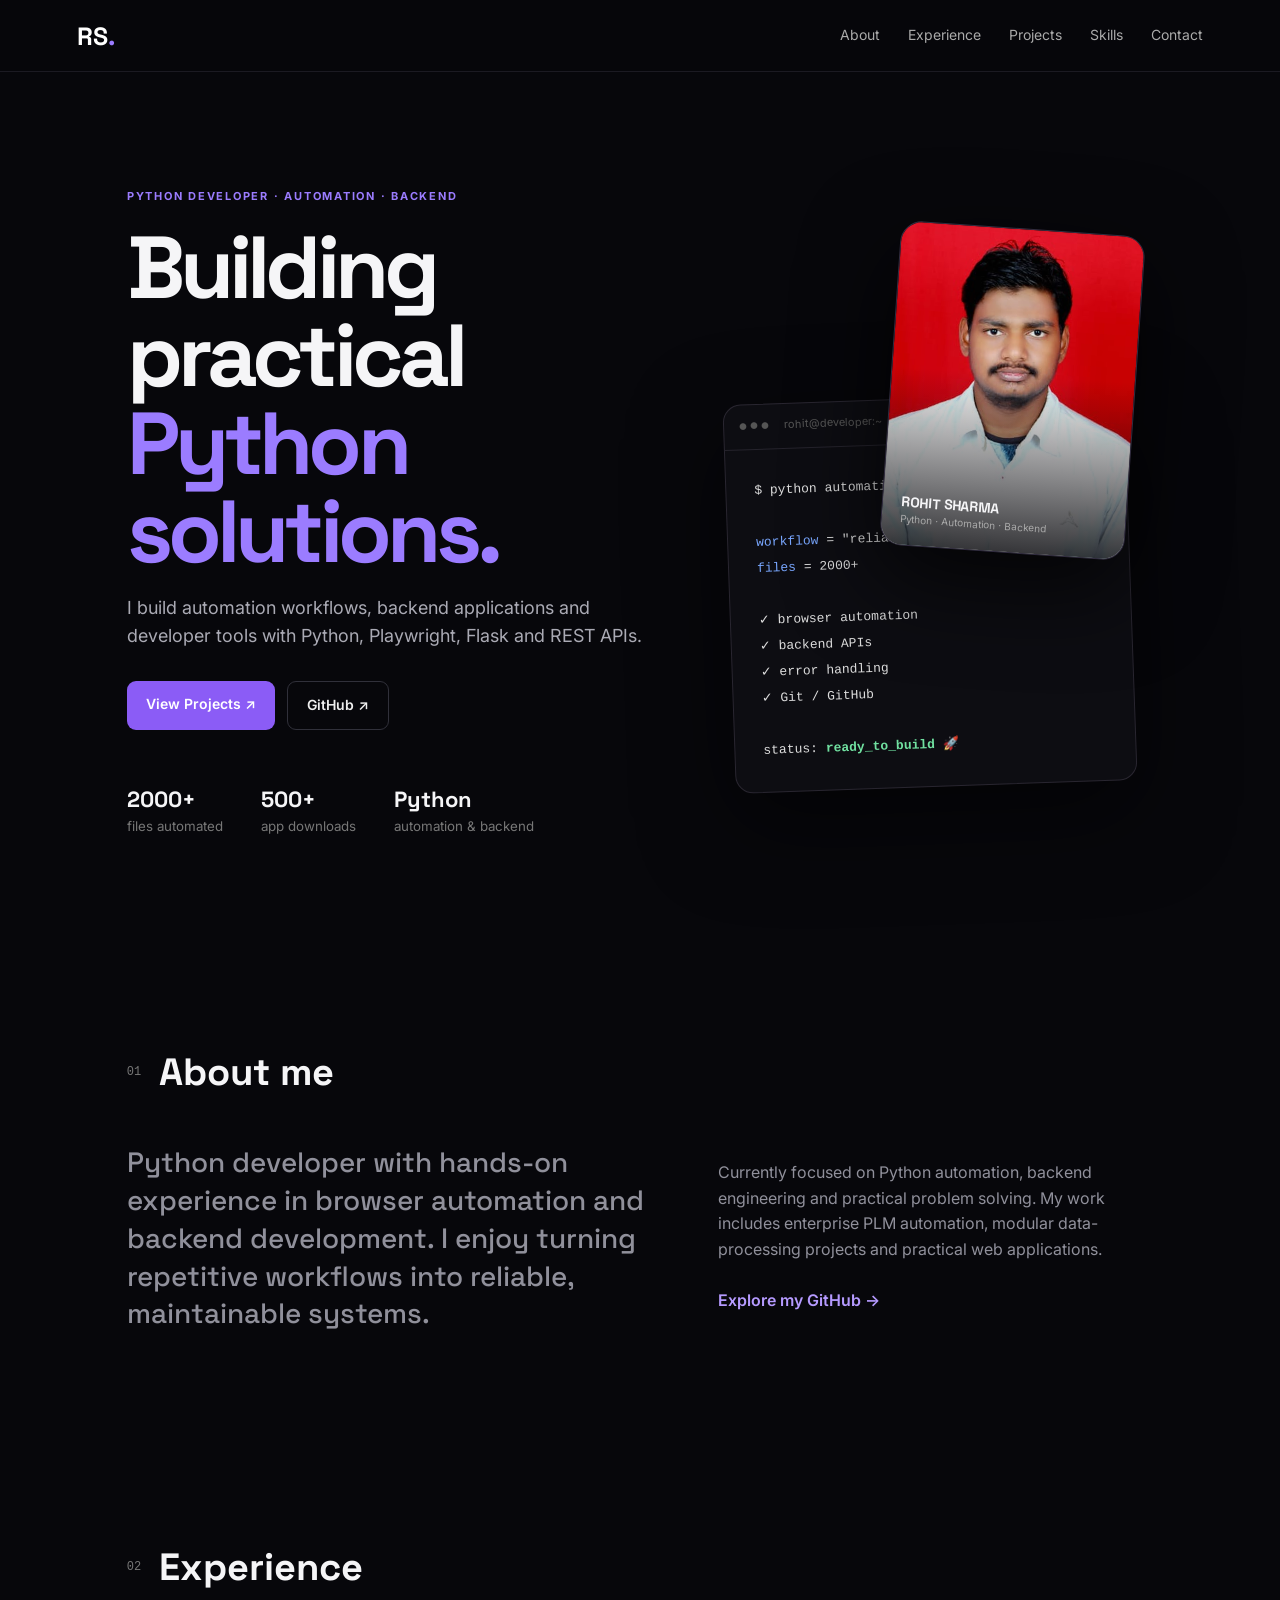
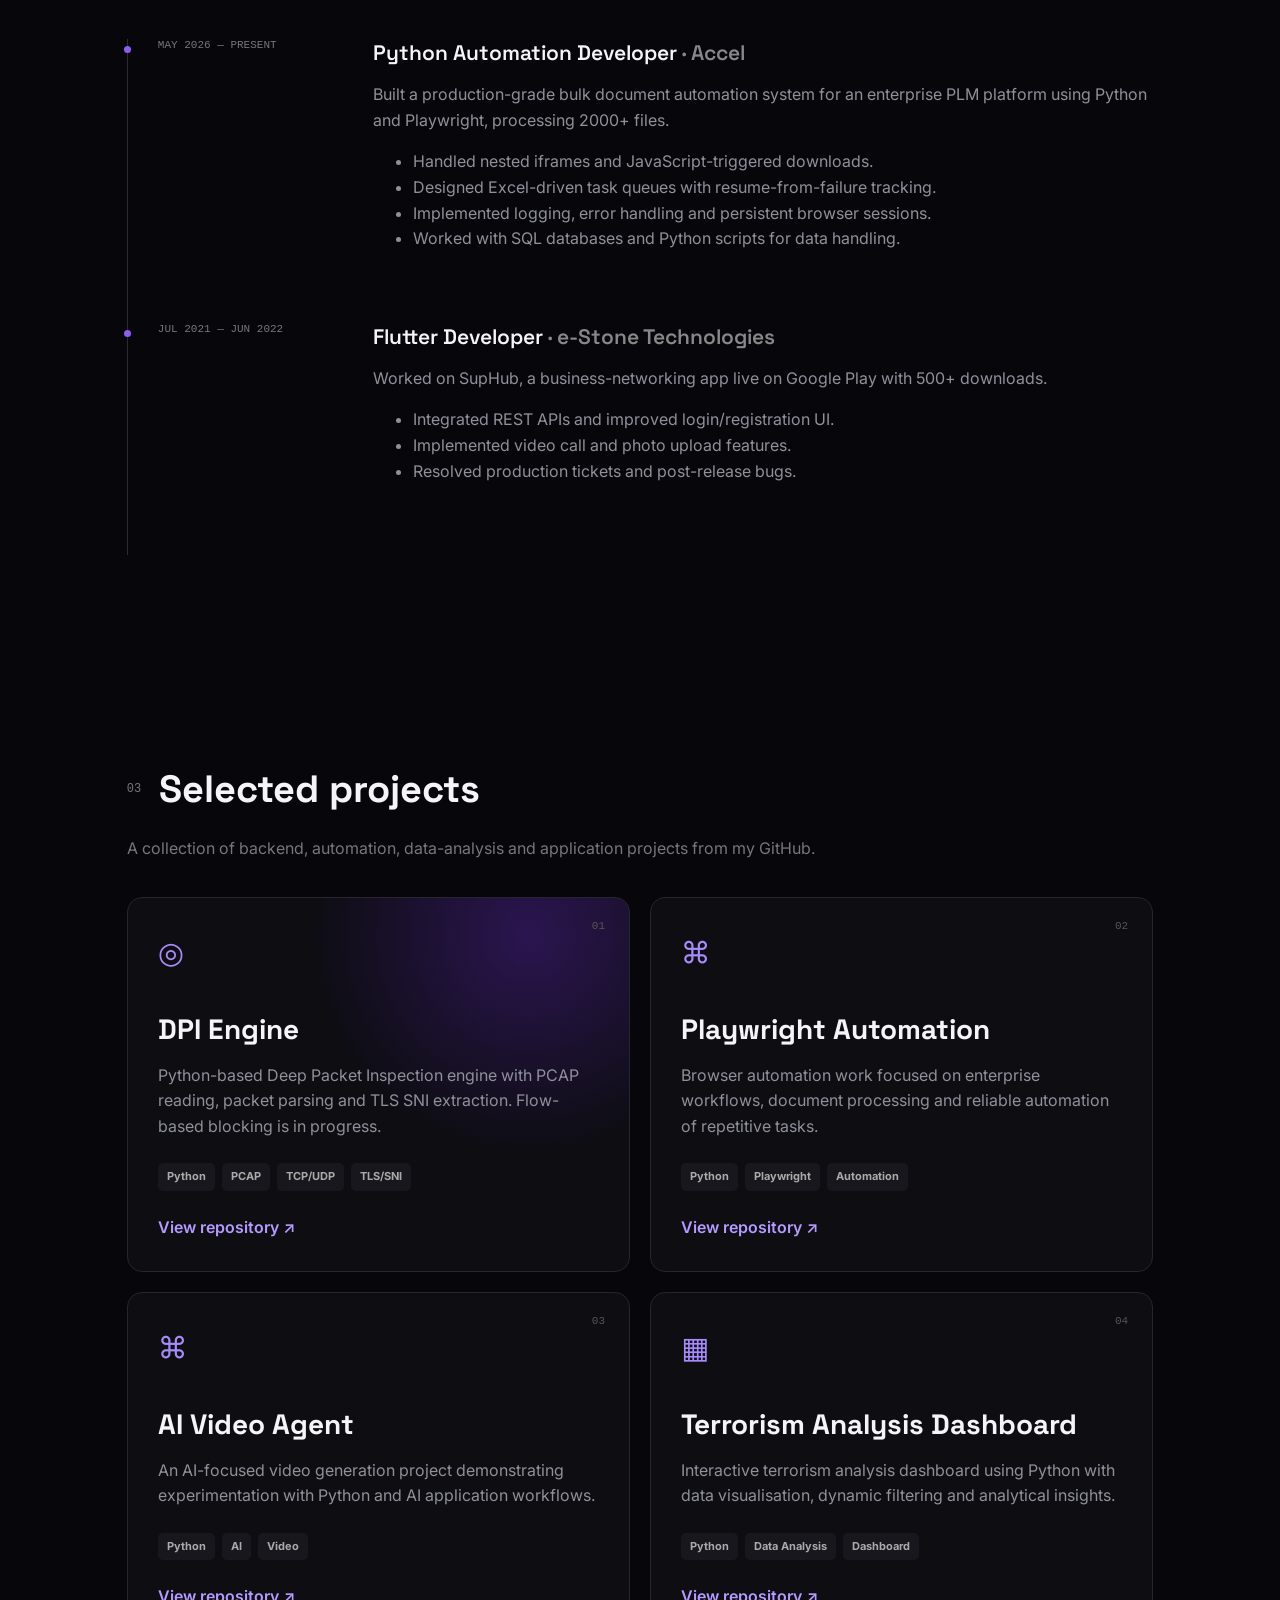
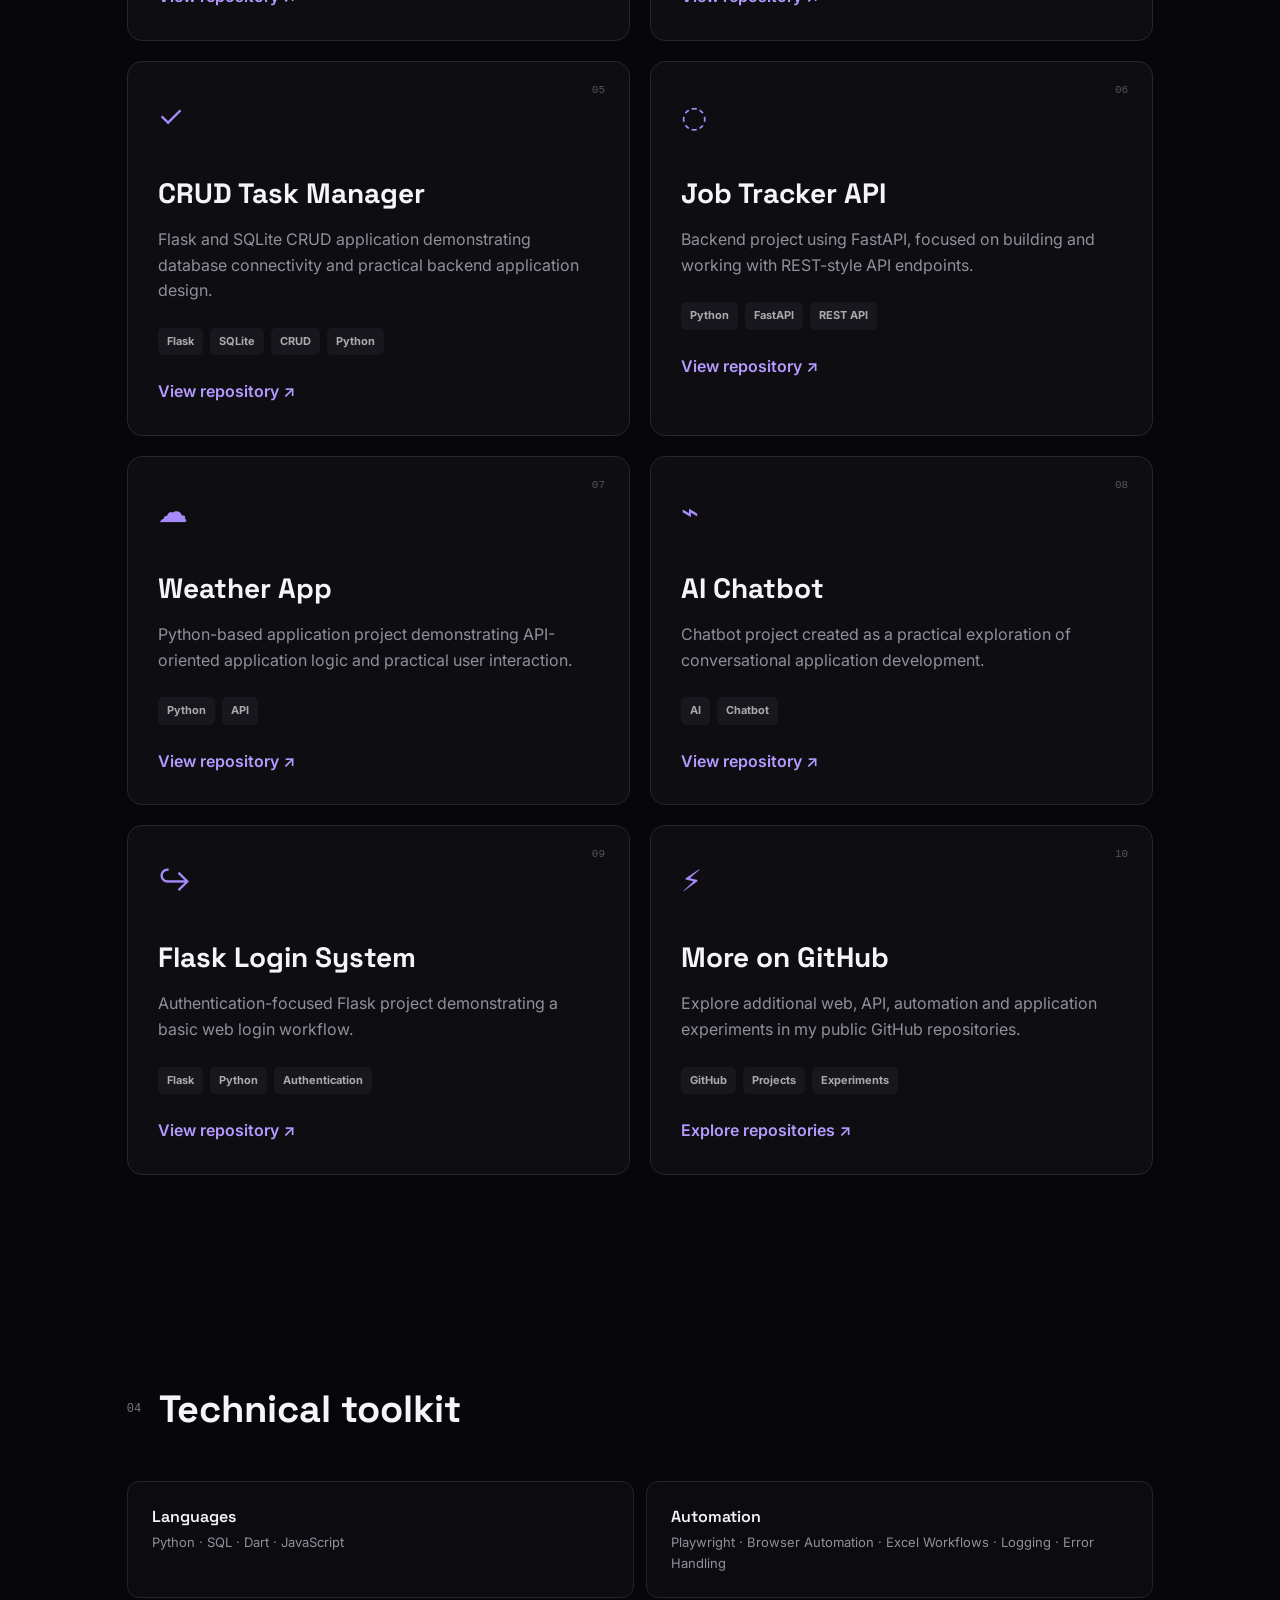
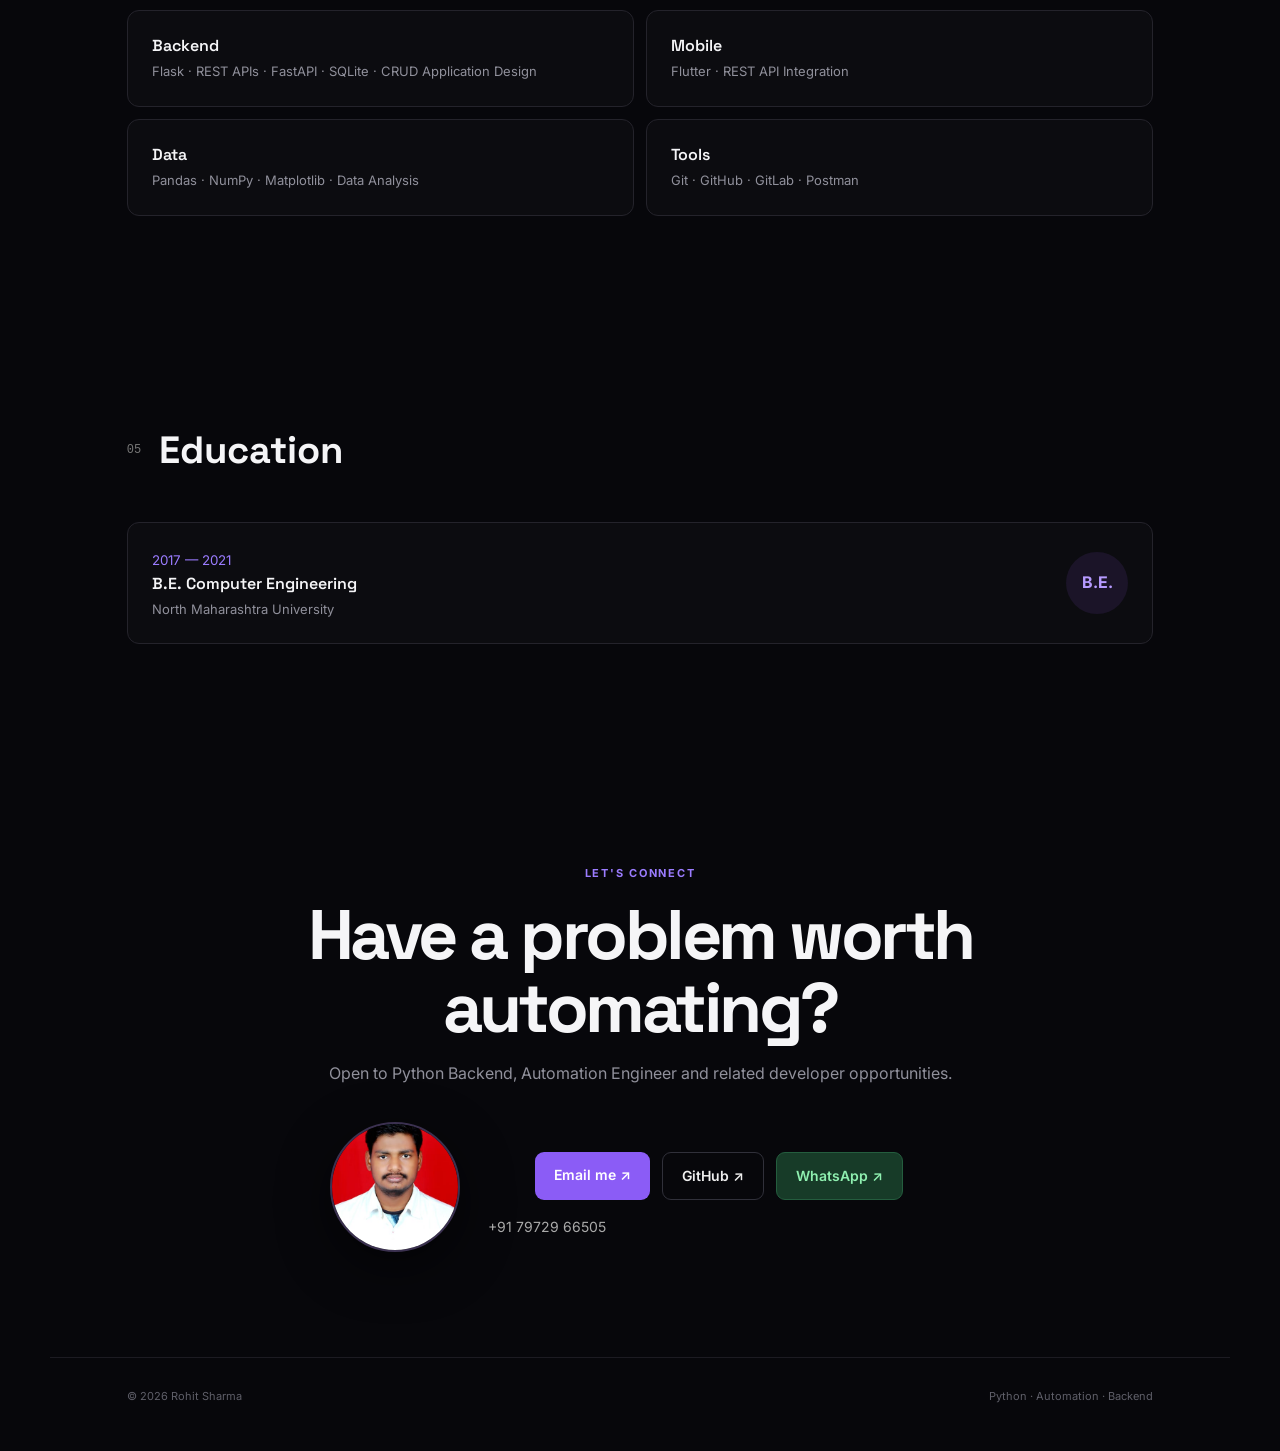
==== commit b32dde82: "Update portfolio with projects" ====
--- a/index.html
+++ b/index.html
@@ -1,11 +1,252 @@
-<!doctype html><html lang="en"><head><meta charset="utf-8"><meta name="viewport" content="width=device-width,initial-scale=1"><meta name="description" content="Rohit Sharma — Python Developer, Automation & Backend Engineer"><title>Rohit Sharma | Python Developer</title><link rel="preconnect" href="https://fonts.googleapis.com"><link rel="preconnect" href="https://fonts.gstatic.com" crossorigin><link href="https://fonts.googleapis.com/css2?family=Inter:wght@400;500;600;700;800&family=Space+Grotesk:wght@500;600;700&display=swap" rel="stylesheet"><link rel="stylesheet" href="style.css"></head><body><header class="nav"><a class="brand" href="#home">RS<span>.</span></a><button class="menu">☰</button><nav id="nav"><a href="#about">About</a><a href="#experience">Experience</a><a href="#projects">Projects</a><a href="#skills">Skills</a><a href="#contact">Contact</a></nav></header><main><section id="home" class="hero"><div><p class="eyebrow">PYTHON DEVELOPER · AUTOMATION · BACKEND</p><h1>Building practical<br><span>Python solutions.</span></h1><p class="lead">I build automation workflows, backend applications and developer tools with Python, Playwright, Flask and REST APIs.</p><div class="cta"><a class="btn primary" href="#projects">View Projects ↗</a><a class="btn ghost" href="https://github.com/rohit254253-max" target="_blank">GitHub ↗</a></div><div class="stats"><div><b>2000+</b><small>files automated</small></div><div><b>500+</b><small>app downloads</small></div><div><b>Python</b><small>automation & backend</small></div></div></div><div class="terminal"><div class="dots">● ● ● <span>rohit@developer:~</span></div><pre>$ python automation.py
-
-<span>workflow</span> = "reliable"
-<span>files</span> = 2000+
-
-✓ browser automation
-✓ backend APIs
-✓ error handling
-✓ Git / GitHub
-
-status: <strong>ready_to_build</strong> 🚀</pre></div></section><section id="about" class="section"><div class="head"><i>01</i><h2>About me</h2></div><div class="two"><p class="big">Python developer with hands-on experience in browser automation and backend development. I enjoy turning repetitive workflows into reliable, maintainable systems.</p><p class="muted">Currently focused on Python automation, backend engineering and practical problem solving. My recent work includes enterprise PLM automation and modular data-processing projects.<br><br><a href="https://github.com/rohit254253-max" target="_blank">Explore my GitHub →</a></p></div></section><section id="experience" class="section"><div class="head"><i>02</i><h2>Experience</h2></div><div class="timeline"><article><small>MAY 2026 — PRESENT</small><div><h3>Python Automation Developer <em>· Accel</em></h3><p>Built a production-grade bulk document automation system for an enterprise PLM platform using Python and Playwright, processing 2000+ files.</p><ul><li>Handled nested iframes and JavaScript-triggered downloads.</li><li>Designed Excel-driven task queues with resume-from-failure tracking.</li><li>Implemented logging, error handling and persistent browser sessions.</li><li>Worked with SQL databases and Python scripts for data handling.</li></ul></div></article><article><small>JUL 2021 — JUN 2022</small><div><h3>Flutter Developer <em>· e-Stone Technologies</em></h3><p>Worked on SupHub, a business-networking app live on Google Play with 500+ downloads.</p><ul><li>Integrated REST APIs and improved login/registration UI.</li><li>Implemented video call and photo upload features.</li><li>Resolved production tickets and post-release bugs.</li></ul></div></article></div></section><section id="projects" class="section"><div class="head"><i>03</i><h2>Selected projects</h2></div><div class="cards"><article class="card featured"><label>01</label><div class="icon">◎</div><h3>DPI Engine</h3><p>Python-based Deep Packet Inspection engine with PCAP reading, packet parsing and TLS SNI extraction. Flow-based blocking is in progress.</p><div class="tags"><b>Python</b><b>PCAP</b><b>TCP/UDP</b><b>TLS/SNI</b></div><a href="https://github.com/rohit254253-max/dpi-engine" target="_blank">View repository ↗</a></article><article class="card"><label>02</label><div class="icon">⌘</div><h3>Task Manager</h3><p>Flask + SQLite CRUD web application with database connectivity. Also includes related Flask login-system and weather-app work.</p><div class="tags"><b>Flask</b><b>SQLite</b><b>CRUD</b><b>Python</b></div><a href="https://github.com/rohit254253-max/crud-task-manager" target="_blank">View repository ↗</a></article></div></section><section id="skills" class="section"><div class="head"><i>04</i><h2>Technical toolkit</h2></div><div class="skills"><div><h3>Languages</h3><p>Python · SQL · Dart</p></div><div><h3>Automation</h3><p>Playwright · Browser Automation · Excel Workflows · Logging · Error Handling</p></div><div><h3>Backend</h3><p>Flask · REST APIs · SQLite · CRUD Application Design</p></div><div><h3>Mobile</h3><p>Flutter · REST API Integration</p></div><div><h3>Tools</h3><p>Git · GitHub · GitLab</p></div></div></section><section class="section"><div class="head"><i>05</i><h2>Education</h2></div><div class="edu"><div><small>2017 — 2021</small><h3>B.E. Computer Engineering</h3><p>North Maharashtra University</p></div><strong>B.E.</strong></div></section><section id="contact" class="contact"><p class="eyebrow">LET'S CONNECT</p><h2>Have a problem worth automating?</h2><p>Open to Python Backend, Automation Engineer and related developer opportunities.</p><div class="cta"><a class="btn primary" href="mailto:rohit254253@gmail.com">Email me ↗</a><a class="btn ghost" href="https://github.com/rohit254253-max" target="_blank">GitHub ↗</a></div></section></main><footer>© 2026 Rohit Sharma <span>Python · Automation · Backend</span></footer><script>document.querySelector('.menu').onclick=()=>document.querySelector('#nav').classList.toggle('open');document.querySelectorAll('#nav a').forEach(a=>a.onclick=()=>document.querySelector('#nav').classList.remove('open'));</script></body></html>
+<!doctype html>
+<html lang="en">
+<head>
+  <meta charset="utf-8">
+  <meta name="viewport" content="width=device-width,initial-scale=1">
+  <meta name="description" content="Rohit Sharma — Python Developer, Automation & Backend Engineer">
+  <title>Rohit Sharma | Python Developer</title>
+  <link rel="preconnect" href="https://fonts.googleapis.com">
+  <link rel="preconnect" href="https://fonts.gstatic.com" crossorigin>
+  <link href="https://fonts.googleapis.com/css2?family=Inter:wght@400;500;600;700;800&family=Space+Grotesk:wght@500;600;700&display=swap" rel="stylesheet">
+  <link rel="stylesheet" href="style.css">
+</head>
+
+<body>
+<header class="nav">
+  <a class="brand" href="#home">RS<span>.</span></a>
+  <button class="menu" aria-label="Open menu">☰</button>
+  <nav id="nav">
+    <a href="#about">About</a>
+    <a href="#experience">Experience</a>
+    <a href="#projects">Projects</a>
+    <a href="#skills">Skills</a>
+    <a href="#contact">Contact</a>
+  </nav>
+</header>
+
+<main>
+<section id="home" class="hero">
+  <div class="hero-copy">
+    <p class="eyebrow">PYTHON DEVELOPER · AUTOMATION · BACKEND</p>
+    <h1>Building practical<br><span>Python solutions.</span></h1>
+    <p class="lead">I build automation workflows, backend applications and developer tools with Python, Playwright, Flask and REST APIs.</p>
+
+    <div class="cta">
+      <a class="btn primary" href="#projects">View Projects ↗</a>
+      <a class="btn ghost" href="https://github.com/rohit254253-max" target="_blank" rel="noopener">GitHub ↗</a>
+    </div>
+
+    <div class="stats">
+      <div><b>2000+</b><small>files automated</small></div>
+      <div><b>500+</b><small>app downloads</small></div>
+      <div><b>Python</b><small>automation & backend</small></div>
+    </div>
+  </div>
+
+  <div class="hero-side">
+    <div class="profile-card">
+      <div class="profile-glow"></div>
+      <img src="rohit1.jpeg" alt="Rohit Sharma">
+      <div class="profile-caption">
+        <span>ROHIT SHARMA</span>
+        <small>Python · Automation · Backend</small>
+      </div>
+    </div>
+
+    <div class="terminal">
+      <div class="dots">● ● ● <span>rohit@developer:~</span></div>
+      <pre>$ python automation.py
+
+<span>workflow</span> = "reliable"
+<span>files</span> = 2000+
+
+✓ browser automation
+✓ backend APIs
+✓ error handling
+✓ Git / GitHub
+
+status: <strong>ready_to_build</strong> 🚀</pre>
+    </div>
+  </div>
+</section>
+
+<section id="about" class="section">
+  <div class="head"><i>01</i><h2>About me</h2></div>
+  <div class="two">
+    <p class="big">Python developer with hands-on experience in browser automation and backend development. I enjoy turning repetitive workflows into reliable, maintainable systems.</p>
+    <p class="muted">Currently focused on Python automation, backend engineering and practical problem solving. My work includes enterprise PLM automation, modular data-processing projects and practical web applications.<br><br>
+      <a href="https://github.com/rohit254253-max" target="_blank" rel="noopener">Explore my GitHub →</a>
+    </p>
+  </div>
+</section>
+
+<section id="experience" class="section">
+  <div class="head"><i>02</i><h2>Experience</h2></div>
+  <div class="timeline">
+    <article>
+      <small>MAY 2026 — PRESENT</small>
+      <div>
+        <h3>Python Automation Developer <em>· Accel</em></h3>
+        <p>Built a production-grade bulk document automation system for an enterprise PLM platform using Python and Playwright, processing 2000+ files.</p>
+        <ul>
+          <li>Handled nested iframes and JavaScript-triggered downloads.</li>
+          <li>Designed Excel-driven task queues with resume-from-failure tracking.</li>
+          <li>Implemented logging, error handling and persistent browser sessions.</li>
+          <li>Worked with SQL databases and Python scripts for data handling.</li>
+        </ul>
+      </div>
+    </article>
+
+    <article>
+      <small>JUL 2021 — JUN 2022</small>
+      <div>
+        <h3>Flutter Developer <em>· e-Stone Technologies</em></h3>
+        <p>Worked on SupHub, a business-networking app live on Google Play with 500+ downloads.</p>
+        <ul>
+          <li>Integrated REST APIs and improved login/registration UI.</li>
+          <li>Implemented video call and photo upload features.</li>
+          <li>Resolved production tickets and post-release bugs.</li>
+        </ul>
+      </div>
+    </article>
+  </div>
+</section>
+
+<section id="projects" class="section">
+  <div class="head"><i>03</i><h2>Selected projects</h2></div>
+  <p class="section-intro">A collection of backend, automation, data-analysis and application projects from my GitHub.</p>
+
+  <div class="cards">
+    <article class="card featured">
+      <label>01</label><div class="icon">◎</div>
+      <h3>DPI Engine</h3>
+      <p>Python-based Deep Packet Inspection engine with PCAP reading, packet parsing and TLS SNI extraction. Flow-based blocking is in progress.</p>
+      <div class="tags"><b>Python</b><b>PCAP</b><b>TCP/UDP</b><b>TLS/SNI</b></div>
+      <a href="https://github.com/rohit254253-max/dpi-engine" target="_blank" rel="noopener">View repository ↗</a>
+    </article>
+
+    <article class="card">
+      <label>02</label><div class="icon">⌘</div>
+      <h3>Playwright Automation</h3>
+      <p>Browser automation work focused on enterprise workflows, document processing and reliable automation of repetitive tasks.</p>
+      <div class="tags"><b>Python</b><b>Playwright</b><b>Automation</b></div>
+      <a href="https://github.com/rohit254253-max/automation-project-playwright" target="_blank" rel="noopener">View repository ↗</a>
+    </article>
+
+    <article class="card">
+      <label>03</label><div class="icon">⌘</div>
+      <h3>AI Video Agent</h3>
+      <p>An AI-focused video generation project demonstrating experimentation with Python and AI application workflows.</p>
+      <div class="tags"><b>Python</b><b>AI</b><b>Video</b></div>
+      <a href="https://github.com/rohit254253-max/Rohit-AI-Video-Agent" target="_blank" rel="noopener">View repository ↗</a>
+    </article>
+
+    <article class="card">
+      <label>04</label><div class="icon">▦</div>
+      <h3>Terrorism Analysis Dashboard</h3>
+      <p>Interactive terrorism analysis dashboard using Python with data visualisation, dynamic filtering and analytical insights.</p>
+      <div class="tags"><b>Python</b><b>Data Analysis</b><b>Dashboard</b></div>
+      <a href="https://github.com/rohit254253-max/Terrorism-Analysis-Dashboard" target="_blank" rel="noopener">View repository ↗</a>
+    </article>
+
+    <article class="card">
+      <label>05</label><div class="icon">✓</div>
+      <h3>CRUD Task Manager</h3>
+      <p>Flask and SQLite CRUD application demonstrating database connectivity and practical backend application design.</p>
+      <div class="tags"><b>Flask</b><b>SQLite</b><b>CRUD</b><b>Python</b></div>
+      <a href="https://github.com/rohit254253-max/crud-task-manager" target="_blank" rel="noopener">View repository ↗</a>
+    </article>
+
+    <article class="card">
+      <label>06</label><div class="icon">◌</div>
+      <h3>Job Tracker API</h3>
+      <p>Backend project using FastAPI, focused on building and working with REST-style API endpoints.</p>
+      <div class="tags"><b>Python</b><b>FastAPI</b><b>REST API</b></div>
+      <a href="https://github.com/rohit254253-max/job-tracker-api" target="_blank" rel="noopener">View repository ↗</a>
+    </article>
+
+    <article class="card">
+      <label>07</label><div class="icon">☁</div>
+      <h3>Weather App</h3>
+      <p>Python-based application project demonstrating API-oriented application logic and practical user interaction.</p>
+      <div class="tags"><b>Python</b><b>API</b></div>
+      <a href="https://github.com/rohit254253-max/weather-app" target="_blank" rel="noopener">View repository ↗</a>
+    </article>
+
+    <article class="card">
+      <label>08</label><div class="icon">⌁</div>
+      <h3>AI Chatbot</h3>
+      <p>Chatbot project created as a practical exploration of conversational application development.</p>
+      <div class="tags"><b>AI</b><b>Chatbot</b></div>
+      <a href="https://github.com/rohit254253-max/ai-chatbot" target="_blank" rel="noopener">View repository ↗</a>
+    </article>
+
+    <article class="card">
+      <label>09</label><div class="icon">↪</div>
+      <h3>Flask Login System</h3>
+      <p>Authentication-focused Flask project demonstrating a basic web login workflow.</p>
+      <div class="tags"><b>Flask</b><b>Python</b><b>Authentication</b></div>
+      <a href="https://github.com/rohit254253-max/flask-login-system" target="_blank" rel="noopener">View repository ↗</a>
+    </article>
+
+    <article class="card">
+      <label>10</label><div class="icon">⚡</div>
+      <h3>More on GitHub</h3>
+      <p>Explore additional web, API, automation and application experiments in my public GitHub repositories.</p>
+      <div class="tags"><b>GitHub</b><b>Projects</b><b>Experiments</b></div>
+      <a href="https://github.com/rohit254253-max?tab=repositories" target="_blank" rel="noopener">Explore repositories ↗</a>
+    </article>
+  </div>
+</section>
+
+<section id="skills" class="section">
+  <div class="head"><i>04</i><h2>Technical toolkit</h2></div>
+  <div class="skills">
+    <div><h3>Languages</h3><p>Python · SQL · Dart · JavaScript</p></div>
+    <div><h3>Automation</h3><p>Playwright · Browser Automation · Excel Workflows · Logging · Error Handling</p></div>
+    <div><h3>Backend</h3><p>Flask · REST APIs · FastAPI · SQLite · CRUD Application Design</p></div>
+    <div><h3>Mobile</h3><p>Flutter · REST API Integration</p></div>
+    <div><h3>Data</h3><p>Pandas · NumPy · Matplotlib · Data Analysis</p></div>
+    <div><h3>Tools</h3><p>Git · GitHub · GitLab · Postman</p></div>
+  </div>
+</section>
+
+<section class="section">
+  <div class="head"><i>05</i><h2>Education</h2></div>
+  <div class="edu">
+    <div><small>2017 — 2021</small><h3>B.E. Computer Engineering</h3><p>North Maharashtra University</p></div>
+    <strong>B.E.</strong>
+  </div>
+</section>
+
+<section id="contact" class="contact section">
+  <p class="eyebrow">LET'S CONNECT</p>
+  <h2>Have a problem worth automating?</h2>
+  <p>Open to Python Backend, Automation Engineer and related developer opportunities.</p>
+  <div class="contact-grid">
+    <div class="contact-photo">
+      <img src="rohit1.jpeg" alt="Rohit Sharma">
+    </div>
+    <div>
+      <div class="cta">
+        <a class="btn primary" href="mailto:rohit254253@gmail.com">Email me ↗</a>
+        <a class="btn ghost" href="https://github.com/rohit254253-max" target="_blank" rel="noopener">GitHub ↗</a>
+        <a class="btn whatsapp" href="https://wa.me/917972966505" target="_blank" rel="noopener">WhatsApp ↗</a>
+      </div>
+      <p class="phone">+91 79729 66505</p>
+    </div>
+  </div>
+</section>
+</main>
+
+<footer>
+  <span>© 2026 Rohit Sharma</span>
+  <span>Python · Automation · Backend</span>
+</footer>
+
+<script>
+document.querySelector('.menu').onclick=()=>document.querySelector('#nav').classList.toggle('open');
+document.querySelectorAll('#nav a').forEach(a=>a.onclick=()=>document.querySelector('#nav').classList.remove('open'));
+</script>
+</body>
+</html>
--- a/style.css
+++ b/style.css
@@ -1,74 +1,47 @@
-body {
-  margin: 0;
-  font-family: 'Poppins', sans-serif;
-  background: #0f172a;
-  color: #f1f5f9;
-}
-
-/* Header */
-header {
-  text-align: center;
-  padding: 40px;
-  background: linear-gradient(135deg, #2563eb, #1e3a8a);
-}
-
-header h1 {
-  margin: 0;
-  font-size: 2.5rem;
-}
-
-header p {
-  opacity: 0.8;
-}
-
-/* Profile */
-.profile {
-  text-align: center;
-  padding: 20px;
-}
-
-.profile img {
-  width: 150px;
-  border-radius: 50%;
-  border: 3px solid #38bdf8;
-}
-
-/* Cards */
-.card {
-  background: #1e293b;
-  margin: 20px auto;
-  padding: 20px;
-  width: 90%;
-  max-width: 800px;
-  border-radius: 12px;
-  box-shadow: 0 4px 20px rgba(0,0,0,0.3);
-  transition: 0.3s;
-}
-
-.card:hover {
-  transform: translateY(-5px);
-}
-
-h2 {
-  color: #38bdf8;
-}
-
-/* List */
-ul {
-  list-style: none;
-  padding: 0;
-}
-
-ul li {
-  background: #334155;
-  margin: 5px 0;
-  padding: 10px;
-  border-radius: 6px;
-}
-
-/* Footer */
-footer {
-  text-align: center;
-  padding: 20px;
-  opacity: 0.7;
-}
+*{box-sizing:border-box}
+html{scroll-behavior:smooth}
+body{margin:0;background:#07070b;color:#f5f5f7;font:16px/1.6 Inter,system-ui,sans-serif}
+.nav{height:72px;position:sticky;top:0;z-index:9;display:flex;align-items:center;justify-content:space-between;padding:0 6vw;background:#07070bdd;backdrop-filter:blur(18px);border-bottom:1px solid #1b1a22}
+.brand{font:700 25px 'Space Grotesk';color:#fff;text-decoration:none}.brand span,.hero h1 span{color:#9b7cff}
+.nav nav{display:flex;gap:28px}.nav nav a{color:#aaa;text-decoration:none;font-size:14px}.nav nav a:hover{color:#fff}
+.menu{display:none;background:none;border:0;color:#fff;font-size:24px}
+.hero,.section{max-width:1180px;margin:auto;padding:105px 6vw}
+.hero{min-height:calc(100vh - 72px);display:grid;grid-template-columns:1.08fr .92fr;gap:55px;align-items:center}
+.hero-copy{position:relative;z-index:2}.eyebrow{color:#9b7cff;letter-spacing:.16em;font-size:11px;font-weight:700}
+.hero h1{font:700 clamp(52px,7vw,88px)/1 'Space Grotesk';letter-spacing:-.055em;margin:18px 0}
+.lead{color:#aaaab4;max-width:650px;font-size:18px}.cta{display:flex;gap:12px;flex-wrap:wrap;margin-top:30px}
+.btn{padding:12px 19px;border-radius:9px;text-decoration:none;font-weight:600;font-size:14px;display:inline-block}
+.primary{background:#8b5cf6;color:#fff}.ghost{border:1px solid #30303a;color:#eee}.whatsapp{background:#173b28;color:#8ff0b0;border:1px solid #245d3e}
+.stats{display:flex;gap:38px;margin-top:55px}.stats b{display:block;font:700 22px 'Space Grotesk'}.stats small{color:#777}
+.hero-side{position:relative;min-height:540px;display:flex;align-items:center;justify-content:center}
+.profile-card{position:absolute;top:0;right:4%;width:245px;height:325px;border:1px solid #322d40;border-radius:22px;overflow:hidden;background:#101016;box-shadow:0 30px 90px #000b;transform:rotate(4deg);z-index:2}
+.profile-card img{width:100%;height:100%;object-fit:cover;object-position:center top;opacity:.95}
+.profile-glow{position:absolute;inset:0;background:linear-gradient(180deg,transparent 45%,#07070bcc 100%);z-index:1}
+.profile-caption{position:absolute;z-index:2;bottom:18px;left:18px;display:flex;flex-direction:column}.profile-caption span{font:700 14px 'Space Grotesk'}.profile-caption small{color:#aaa;font-size:10px}
+.terminal{width:90%;margin-top:170px;border:1px solid #292630;background:#0d0d12;border-radius:18px;box-shadow:0 30px 90px #0008;transform:rotate(-2deg);overflow:hidden}
+.dots{height:45px;padding:12px 15px;color:#555;font-size:9px;border-bottom:1px solid #25232c}.dots span{margin-left:12px;font-size:11px}
+.terminal pre{padding:28px;min-height:310px;margin:0;color:#ddd;font:13px/2 Consolas,monospace}.terminal pre span{color:#79a7ff}.terminal strong{color:#70e0a0}
+.head{display:flex;align-items:center;gap:18px;margin-bottom:48px}.head i{font:12px monospace;color:#777;font-style:normal}.head h2{font:700 38px 'Space Grotesk';margin:0}
+.two{display:grid;grid-template-columns:1.1fr .9fr;gap:60px}.big{font:500 28px/1.35 'Space Grotesk';margin:0}.muted,p,li{color:#90909b}.muted a,.card a{color:#b59aff;text-decoration:none;font-weight:600}
+.timeline{border-left:1px solid #2b2931}.timeline article{display:grid;grid-template-columns:180px 1fr;gap:35px;padding:0 0 55px 30px;position:relative}.timeline article:before{content:'';position:absolute;left:-4px;top:7px;width:7px;height:7px;background:#8b5cf6;border-radius:50%}.timeline small{color:#777;font:11px monospace}.timeline h3{margin:0 0 8px;font:600 21px 'Space Grotesk'}.timeline em{font-style:normal;color:#888}
+.section-intro{max-width:700px;margin:-25px 0 35px;color:#777}
+.cards{display:grid;grid-template-columns:repeat(2,1fr);gap:20px}
+.card{min-height:330px;padding:30px;border:1px solid #27252d;border-radius:15px;background:#0d0d12;position:relative;transition:.25s;overflow:hidden}
+.card:hover{transform:translateY(-6px);border-color:#4b3a72;box-shadow:0 18px 50px #0007}
+.featured{background:radial-gradient(circle at 80% 10%,#2b1550,#0d0d12 42%)}
+.card label{position:absolute;right:24px;top:22px;color:#555;font:11px monospace}.icon{font-size:30px;color:#a78bfa}
+.card h3{font:700 28px 'Space Grotesk';margin:35px 0 8px}.tags{display:flex;gap:7px;flex-wrap:wrap;margin:24px 0}.tags b{padding:5px 9px;border-radius:5px;background:#18171e;color:#aaa;font-size:11px}
+.skills{display:grid;grid-template-columns:repeat(2,1fr);gap:12px}.skills div,.edu{padding:24px;border:1px solid #24232b;border-radius:12px;background:#0c0c10}
+.skills h3,.edu h3{margin:0 0 5px;font:600 16px 'Space Grotesk'}.skills p,.edu p{margin:0;font-size:13px}
+.edu{display:flex;justify-content:space-between;align-items:center}.edu small{color:#9b7cff}.edu strong{width:62px;height:62px;border-radius:50%;display:grid;place-items:center;background:#1b1428;color:#b79bff}
+.contact{text-align:center;max-width:900px}.contact h2{font:700 clamp(40px,6vw,70px)/1.05 'Space Grotesk';letter-spacing:-.05em;margin:15px 0}.contact .cta{justify-content:center}
+.contact-grid{display:grid;grid-template-columns:130px 1fr;gap:28px;align-items:center;max-width:620px;margin:35px auto 0;text-align:left}.contact-photo{width:130px;height:130px;border-radius:50%;overflow:hidden;border:2px solid #3b3150;box-shadow:0 15px 50px #0008}.contact-photo img{width:100%;height:100%;object-fit:cover}.phone{color:#aaa;font-size:14px;margin-top:16px}
+footer{max-width:1180px;margin:auto;padding:30px 6vw 45px;border-top:1px solid #1c1b22;color:#5f5f69;font-size:11px;display:flex;justify-content:space-between}
+@media(max-width:800px){
+.menu{display:block}.nav nav{display:none;position:absolute;top:72px;left:0;right:0;background:#09090d;padding:18px 5vw;flex-direction:column}.nav nav.open{display:flex}
+.hero{grid-template-columns:1fr;padding-top:70px}.hero h1{font-size:56px}.hero,.section{padding-left:5vw;padding-right:5vw}
+.hero-side{min-height:500px}.profile-card{right:3%;width:190px;height:260px}.terminal{width:96%;margin-top:150px}
+.two,.cards,.skills{grid-template-columns:1fr}.timeline article{grid-template-columns:1fr;gap:10px}.stats{flex-wrap:wrap;gap:20px}
+.contact-grid{grid-template-columns:1fr;text-align:center}.contact-photo{margin:auto}.contact .cta{justify-content:center}
+footer{flex-direction:column;gap:8px}
+}
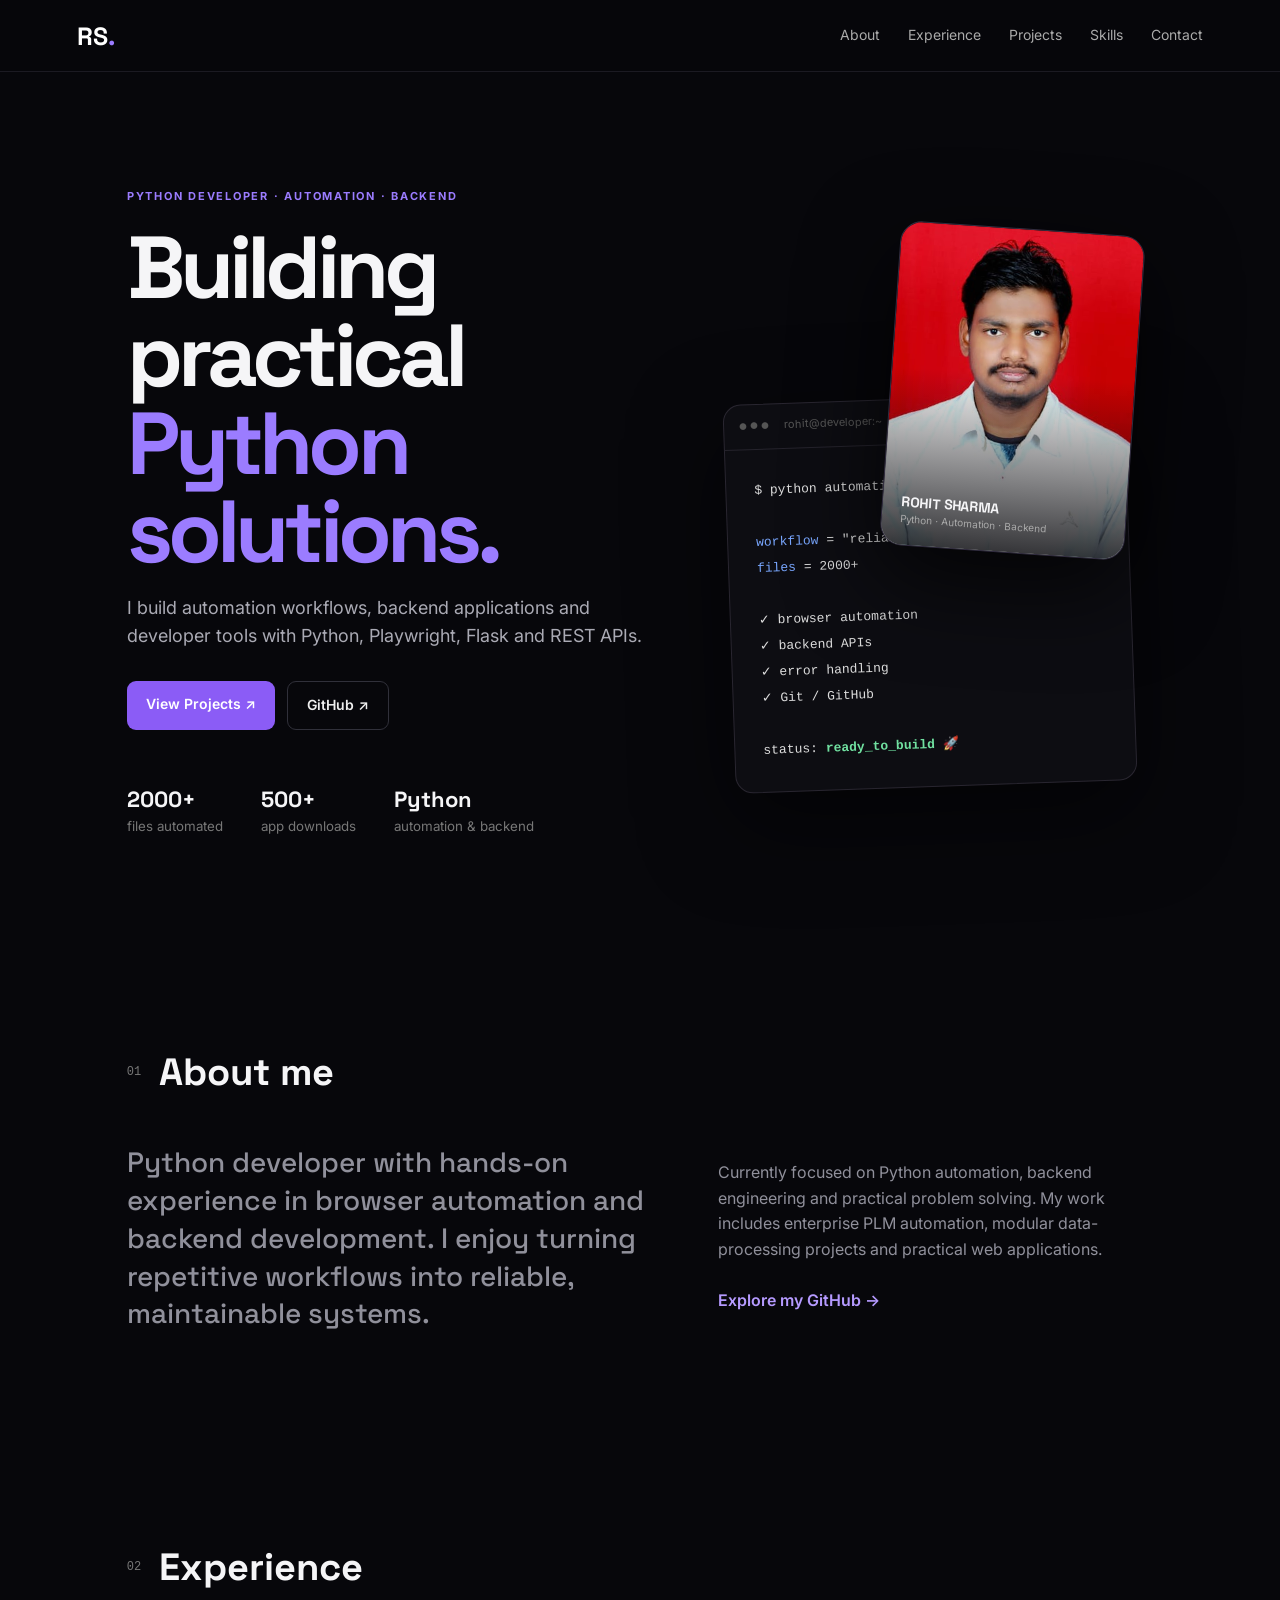
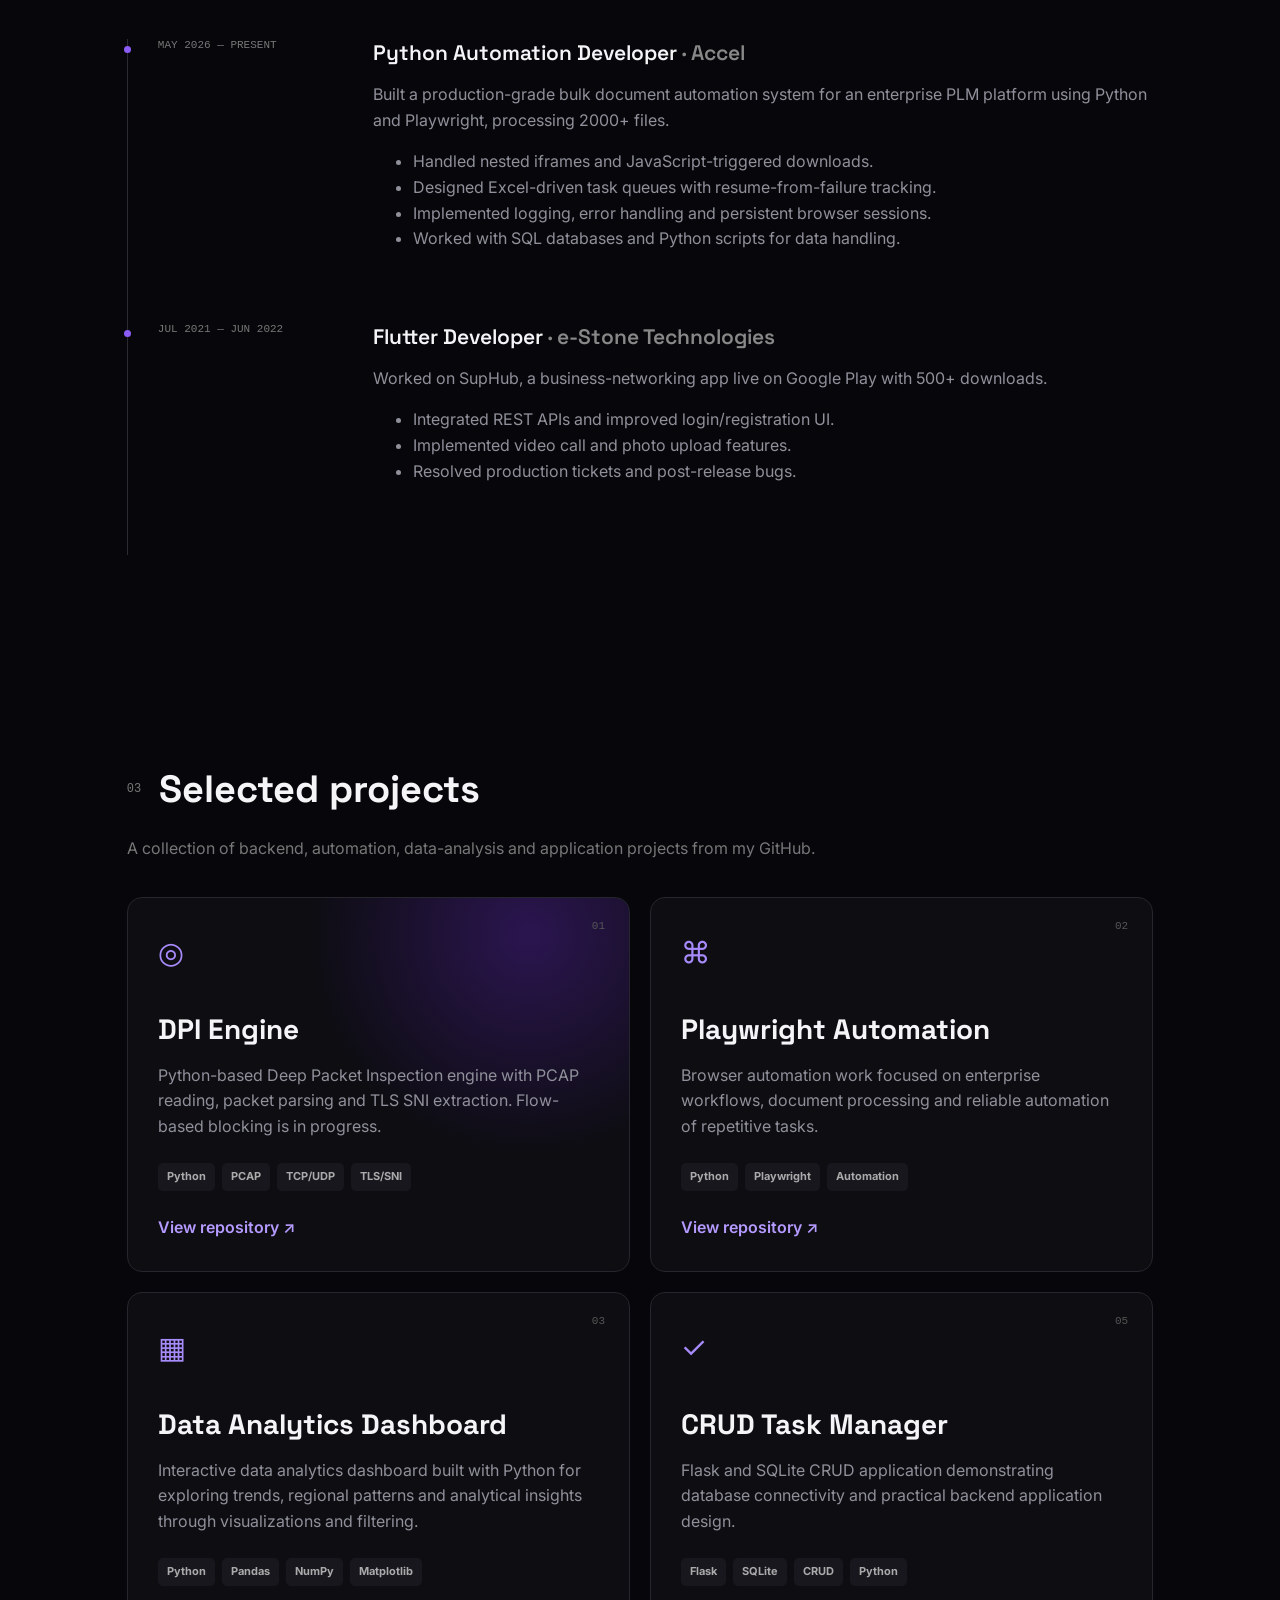
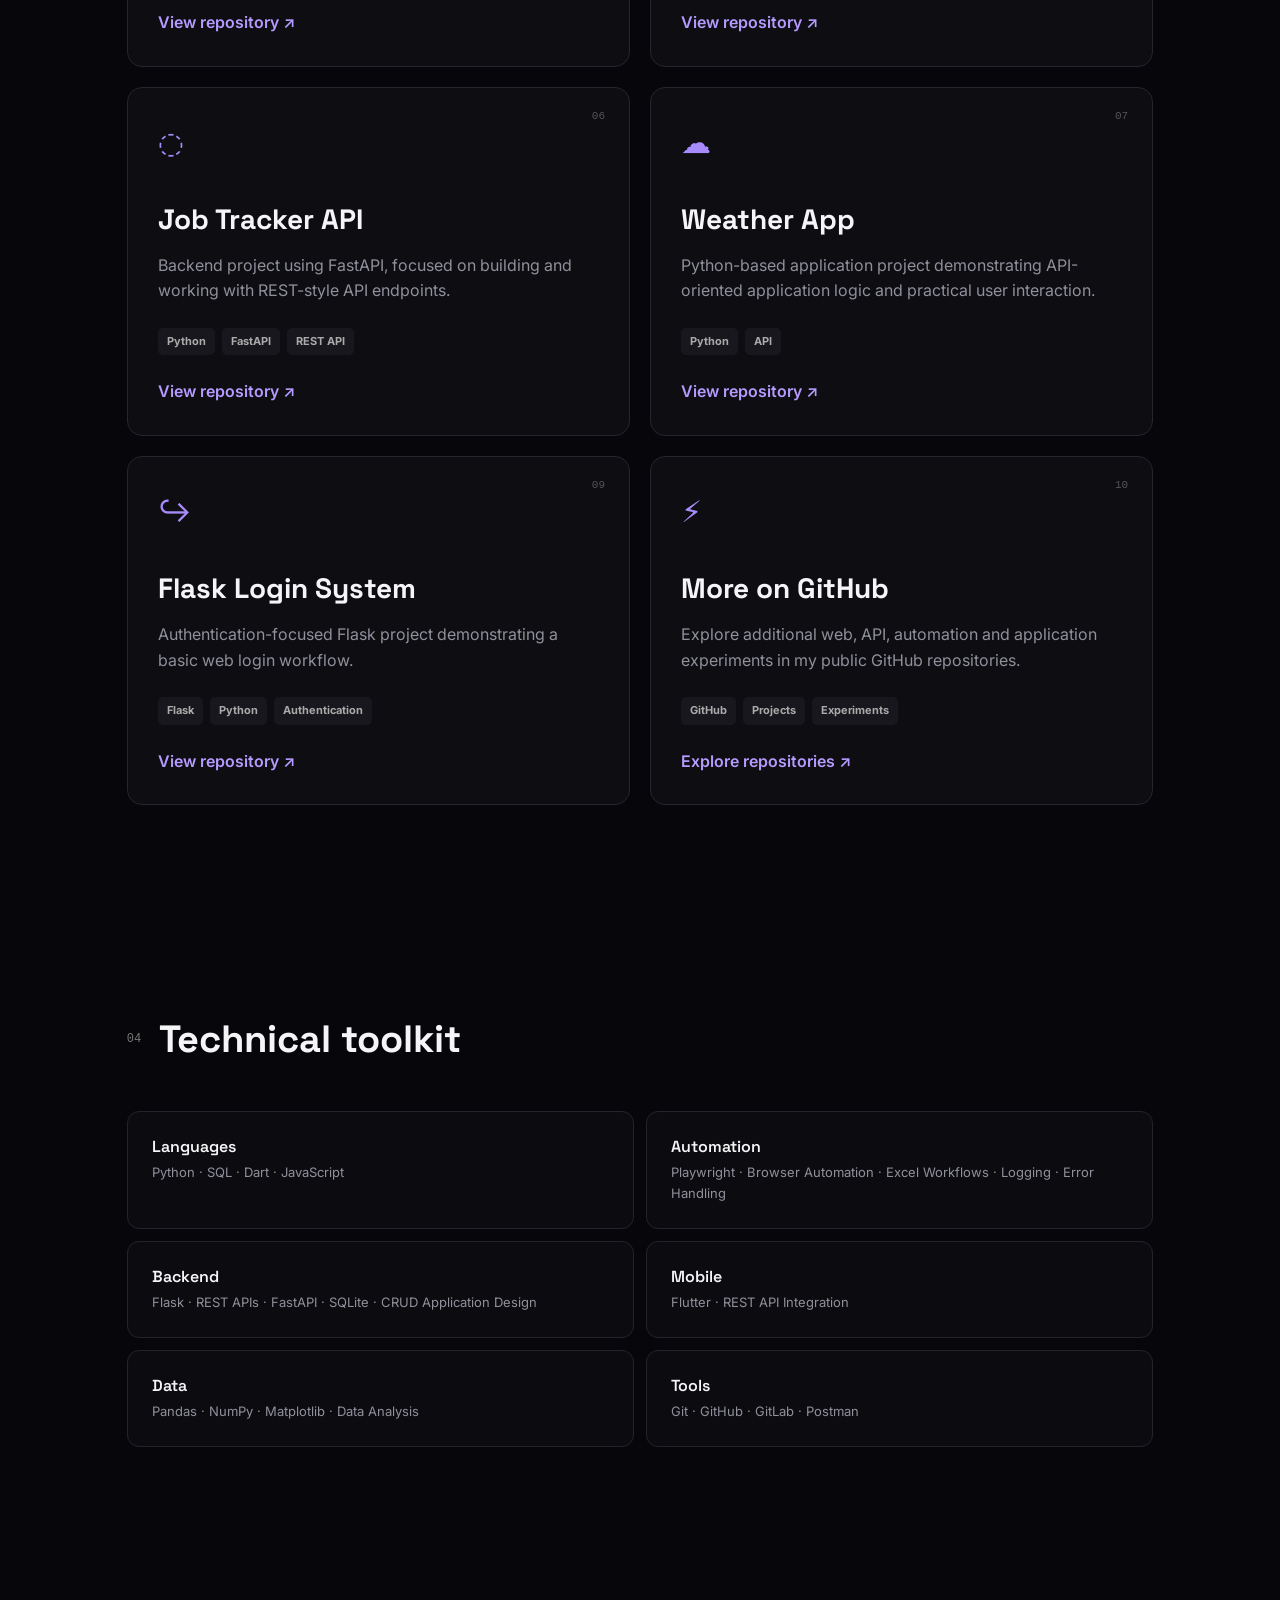
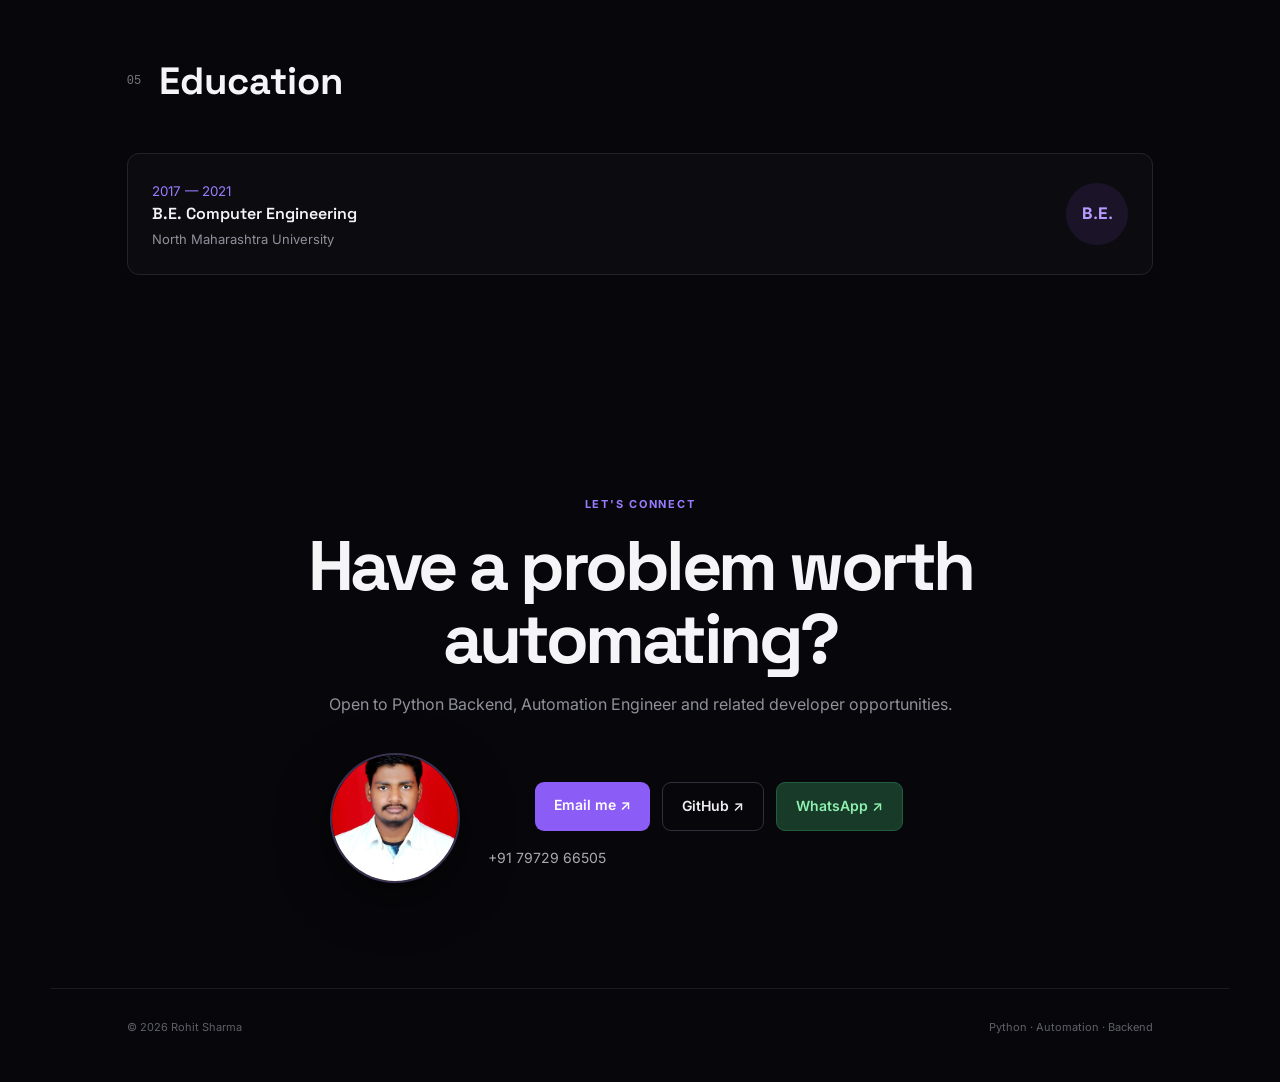
==== commit 645af4e6: "Replace AI Video Agent with Data Analytics Dashboard" ====
--- a/index.html
+++ b/index.html
@@ -134,18 +134,10 @@
     </article>
 
     <article class="card">
-      <label>03</label><div class="icon">⌘</div>
-      <h3>AI Video Agent</h3>
-      <p>An AI-focused video generation project demonstrating experimentation with Python and AI application workflows.</p>
-      <div class="tags"><b>Python</b><b>AI</b><b>Video</b></div>
-      <a href="https://github.com/rohit254253-max/Rohit-AI-Video-Agent" target="_blank" rel="noopener">View repository ↗</a>
-    </article>
-
-    <article class="card">
-      <label>04</label><div class="icon">▦</div>
-      <h3>Terrorism Analysis Dashboard</h3>
-      <p>Interactive terrorism analysis dashboard using Python with data visualisation, dynamic filtering and analytical insights.</p>
-      <div class="tags"><b>Python</b><b>Data Analysis</b><b>Dashboard</b></div>
+      <label>03</label><div class="icon">▦</div>
+      <h3>Data Analytics Dashboard</h3>
+      <p>Interactive data analytics dashboard built with Python for exploring trends, regional patterns and analytical insights through visualizations and filtering.</p>
+      <div class="tags"><b>Python</b><b>Pandas</b><b>NumPy</b><b>Matplotlib</b></div>
       <a href="https://github.com/rohit254253-max/Terrorism-Analysis-Dashboard" target="_blank" rel="noopener">View repository ↗</a>
     </article>
 
@@ -171,14 +163,6 @@
       <p>Python-based application project demonstrating API-oriented application logic and practical user interaction.</p>
       <div class="tags"><b>Python</b><b>API</b></div>
       <a href="https://github.com/rohit254253-max/weather-app" target="_blank" rel="noopener">View repository ↗</a>
-    </article>
-
-    <article class="card">
-      <label>08</label><div class="icon">⌁</div>
-      <h3>AI Chatbot</h3>
-      <p>Chatbot project created as a practical exploration of conversational application development.</p>
-      <div class="tags"><b>AI</b><b>Chatbot</b></div>
-      <a href="https://github.com/rohit254253-max/ai-chatbot" target="_blank" rel="noopener">View repository ↗</a>
     </article>
 
     <article class="card">
